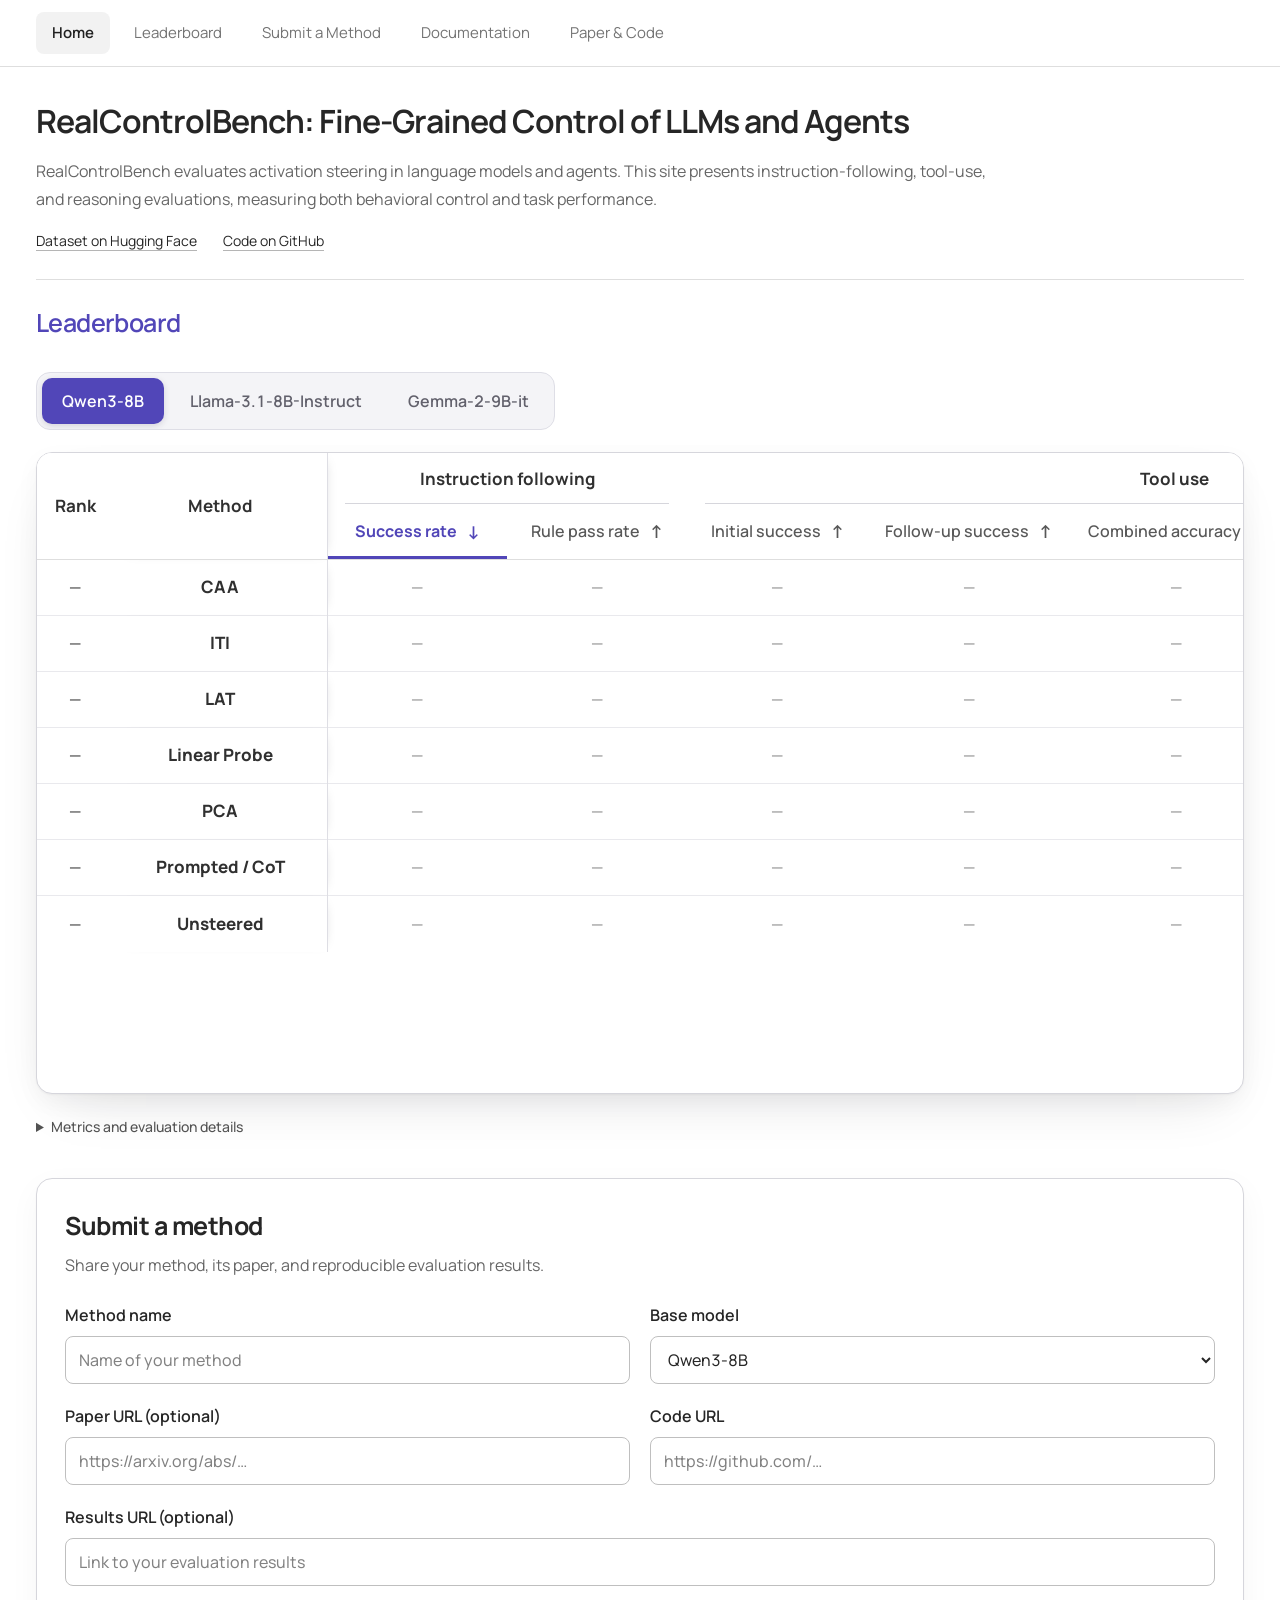
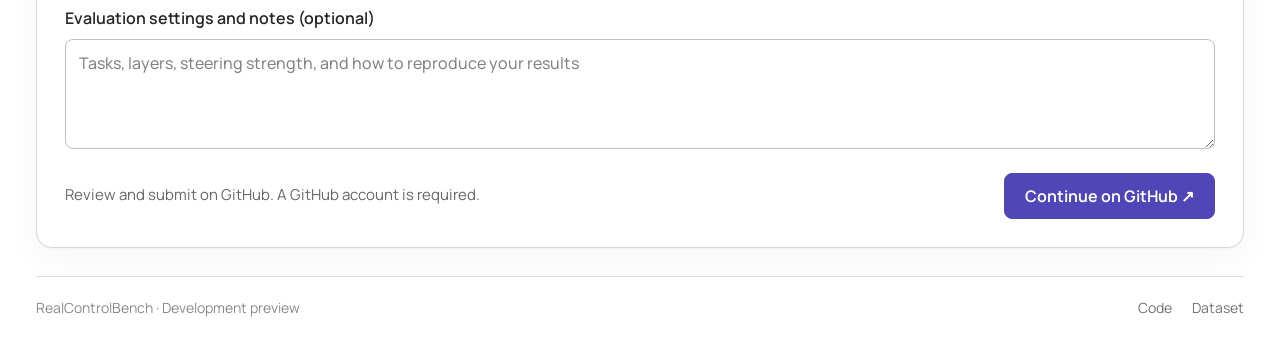
==== index.html @ 74ccdef9 "Update RealControlBench website" ====
<!doctype html>
<html lang="en">
<head>
  <meta charset="utf-8">
  <meta name="viewport" content="width=device-width, initial-scale=1">
  <meta name="description" content="Compare RealControlBench steering methods across all tasks in one table, with task-specific metrics and reproducible evaluation settings.">
  <meta name="theme-color" content="#ffffff">
  <title>RealControlBench</title>
  <link rel="icon" href="assets/mark.svg?v=79db890c1c" type="image/svg+xml">
  <link rel="preload" href="assets/fonts/ManropeVariable.ttf" as="font" type="font/ttf" crossorigin>
  <link rel="stylesheet" href="styles.css?v=766e3440c7">
  <script defer src="catalog.js?v=8c37b051fb"></script>
  <script defer src="app.js?v=36f3508918"></script>
</head>
<body data-page="leaderboard">
  <a class="skip-link" href="#main">Skip to content</a>
  <header class="site-header" id="site-header"></header>
  <main id="main" class="container leaderboard-main">
    <section class="project-intro" id="about" aria-labelledby="project-title">
      <h1 id="project-title">RealControlBench: Fine-Grained Control of LLMs and Agents</h1>
      <p>RealControlBench evaluates activation steering in language models and agents. This site presents instruction-following, tool-use, and reasoning evaluations, measuring both behavioral control and task performance.</p>
      <div class="project-links">
        <a href="https://huggingface.co/datasets/Mingyu111/controlbench" target="_blank" rel="noopener noreferrer">Dataset on Hugging Face</a>
        <a href="https://github.com/MingyuJ666/ControlBench" target="_blank" rel="noopener noreferrer">Code on GitHub</a>
      </div>
    </section>
    <div class="board-heading" id="leaderboard"><h2>Leaderboard</h2></div>
    <section class="board-filters" aria-label="Evaluation settings">
      <div class="model-switcher" id="model-filter" role="group" aria-label="Base model"></div>
    </section>
    <section class="board-panel" aria-label="Methods and results">
      <div class="table-scroll dashboard-viewport" tabindex="0" role="region" aria-label="All tasks comparison table"><table class="results-table" id="leaderboard-table"><caption class="sr-only">Methods across all tasks. Click a metric to sort; click again to reverse. Ranks use the selected metric, with ties sharing a rank. Missing results are unranked and listed last.</caption><thead id="results-head"></thead><tbody id="results-body"></tbody></table></div>
      <div class="empty-state" id="empty-state" hidden><h3>No methods available</h3><p>Methods will appear here when available for this base model.</p></div>
    </section>
    <p class="sr-only" id="sort-status" role="status" aria-live="polite"></p>
    <div class="board-notes"><details><summary>Metrics and evaluation details <span aria-hidden="true">+</span></summary><div id="metric-notes"></div><p>Compare methods within the same base model, task, and evaluation protocol. A missing result is not a zero.</p></details></div>
    <section class="submission-panel" id="submit" aria-labelledby="submission-heading">
      <div class="submission-heading"><h2 id="submission-heading">Submit a method</h2><p>Share your method, its paper, and reproducible evaluation results.</p></div>
      <form id="submission-form" action="https://github.com/MingyuJ666/ControlBench/issues/new" method="get" target="_blank" rel="noopener noreferrer">
        <input type="hidden" name="title" id="submission-title"><input type="hidden" name="body" id="submission-body">
        <div class="submission-fields">
          <label>Method name<input id="submission-name" type="text" maxlength="100" required placeholder="Name of your method" autocomplete="off"></label>
          <label>Base model<select id="submission-model"></select></label>
          <label>Paper URL (optional)<input id="submission-paper" type="url" pattern="https?://.*" maxlength="300" placeholder="https://arxiv.org/abs/…"></label>
          <label>Code URL<input id="submission-code" type="url" pattern="https?://.*" maxlength="300" required placeholder="https://github.com/…"></label>
          <label class="full-width">Results URL (optional)<input id="submission-results" type="url" pattern="https?://.*" maxlength="300" placeholder="Link to your evaluation results"></label>
          <label class="full-width">Evaluation settings and notes (optional)<textarea id="submission-notes" rows="3" maxlength="1200" placeholder="Tasks, layers, steering strength, and how to reproduce your results"></textarea></label>
        </div>
        <div class="submission-actions"><p>Review and submit on GitHub. A GitHub account is required.</p><button class="button primary" type="submit">Continue on GitHub ↗</button></div>
      </form>
    </section>
  </main>
  <footer id="site-footer" class="site-footer container"></footer>
  <div id="dialog-root"></div>
  <noscript><p class="container">Enable JavaScript to use the filters. No evaluation scores are published in this design preview. <a href="https://github.com/MingyuJ666/ControlBench">Read the benchmark documentation</a>.</p></noscript>
</body>
</html>
---- styles.css ----
@font-face{font-family:Manrope;src:url("assets/fonts/ManropeVariable.ttf") format("truetype");font-style:normal;font-weight:200 800;font-display:swap}
:root{font:16px Manrope,Arial,sans-serif;color:#262626;--ink:#262626;--muted:#737373;--line:#dedede;--accent:#5146b8;--nav-offset:100px;font-optical-sizing:auto;font-variant-numeric:tabular-nums}
*{box-sizing:border-box}
body{margin:0;background:#fff;color:var(--ink);line-height:1.5}
button,input,select{font:inherit;color:inherit}
button{border:0;background:none;cursor:pointer}
button:disabled{opacity:.45;cursor:not-allowed}
a{color:inherit;text-decoration:none}
a:hover{text-decoration:underline;text-underline-offset:4px}
h1,h2,h3,p{margin:0}
[hidden]{display:none!important}
:focus-visible{outline:2px solid #737373;outline-offset:3px}
.container{width:min(1280px,calc(100% - 72px));margin:auto}
.sr-only{position:absolute;width:1px;height:1px;overflow:hidden;clip:rect(0,0,0,0);white-space:nowrap}
.skip-link{position:fixed;top:-80px;left:16px;padding:10px;background:white;z-index:20}
.skip-link:focus{top:10px}
.site-header{position:sticky;top:0;border-bottom:1px solid var(--line);background:#fff;z-index:10}
.header-inner{padding:12px 0}
.site-nav{display:flex;flex-wrap:wrap;align-items:center;gap:8px;font-size:15px}
.site-nav a,.site-nav button{display:block;text-align:left;padding:10px 16px;color:#737373;line-height:22px;border-radius:8px}
.site-nav .active{color:#202020;background:#f2f2f2;font-weight:600}
.site-nav a:hover,.site-nav button:hover{color:#262626;background:#f5f5f5;text-decoration:none}
.leaderboard-main{padding-top:34px}
.project-intro{padding-bottom:28px;margin-bottom:27px;border-bottom:1px solid var(--line);scroll-margin-top:var(--nav-offset)}
.project-intro h1{max-width:1100px;font-size:32px;line-height:1.3;font-weight:650;letter-spacing:-1px;margin-bottom:14px}
.project-intro>p{max-width:960px;font-size:16px;line-height:1.75;color:#666}
.project-links{display:flex;gap:26px;margin-top:17px;font-size:14px}
.project-links a{text-decoration:underline;text-underline-offset:4px;text-decoration-color:#b5b5b5}
.board-heading{scroll-margin-top:var(--nav-offset);display:flex;align-items:center;justify-content:space-between;gap:24px;margin-bottom:11px}
.board-heading h2{font-size:25px;line-height:1.3;font-weight:600;letter-spacing:-.6px;color:var(--accent)}
.button{display:inline-flex;align-items:center;justify-content:center;padding:9px 15px;border:1px solid #d9d9d9;border-radius:8px;font-size:15px;line-height:20px;background:#fff;color:#404040;gap:8px;white-space:nowrap}
.button:hover{background:#f2f2f2;text-decoration:none}
.button.primary{background:var(--accent);color:#fff;border-color:var(--accent)}
.button.primary:hover{background:#40358f;border-color:#40358f}
.button span[aria-hidden]{display:none}
.board-filters{display:flex;align-items:center;min-width:0;padding:22px 0}
.model-switcher{position:relative;display:flex;gap:6px;max-width:100%;min-width:0;overflow-x:auto;padding:5px;border:1px solid #dedee6;border-radius:14px;background:#f4f4f7;scrollbar-width:thin;scrollbar-color:#bcb9ce transparent}
.model-switcher button{flex:0 0 auto;padding:11px 20px;border-radius:10px;font-size:16px;font-weight:600;line-height:24px;color:#62616c;white-space:nowrap;transition:background-color .16s,color .16s,box-shadow .16s}
.model-switcher button:hover{background:#e9e8f0;color:#36313f}
.model-switcher button[aria-pressed=true]{background:var(--accent);color:#fff;box-shadow:0 2px 6px #25204426}
.model-switcher button:focus-visible{outline:2px solid var(--accent);outline-offset:2px}
@media(prefers-reduced-motion:reduce){.model-switcher button{transition:none}}
.text-link{color:#404040;font-size:14px}
.board-panel{background:#fff;border:1px solid #d6d6dc;border-radius:16px;overflow:hidden;box-shadow:0 1px 2px #14121f0a,0 8px 24px #14121f0a,0 24px 56px -24px #14121f24}
.text-button{font-size:15px;color:#525252;padding:3px 0}
.text-button:hover{text-decoration:underline;text-underline-offset:4px}
.table-scroll{overflow-x:auto}
.dashboard-viewport{position:relative;width:100%;height:clamp(420px,72vh,640px);overflow:auto;scrollbar-gutter:stable;overscroll-behavior-x:contain;isolation:isolate;scrollbar-color:#c5c5c5 #fafafa;scrollbar-width:thin}
.dashboard-viewport:focus-visible{outline:2px solid #737373;outline-offset:-2px}
.results-table{width:100%;border-collapse:collapse;text-align:center;white-space:nowrap;font-size:15px}
.results-table th{padding:12px 18px;background:#fafafa;border-bottom:1px solid var(--line);font-size:14px;font-weight:500;color:#525252;text-align:center}
.results-table td{padding:14px 18px;border-bottom:1px solid #e9e9ed;text-align:center}
.results-table tbody tr:hover{background:#f7f7f7}
.results-table .method-column{text-align:center;min-width:200px}
.method-link{padding:0;font-size:17px;font-weight:750;color:#303030;line-height:24px;text-align:center}
.method-link:hover{text-decoration:underline;text-underline-offset:4px}
.metric-value{font:16px Manrope,Arial,sans-serif;font-variant-numeric:tabular-nums;color:#383838}
.missing-score{color:#858585}
.status-label{font-size:15px;color:#8a8a8a}
.results-table td:last-child a{font-size:15px}
#leaderboard-table{--rank-width:76px;--method-width:214px;width:max-content;min-width:100%;border-collapse:separate;border-spacing:0;border:0}
#leaderboard-table thead{position:sticky;top:0;z-index:4;background:#fff}
#leaderboard-table thead th{background:#fff;vertical-align:middle}
#leaderboard-table .task-group{padding:13px 18px 0;text-align:center;color:#303030;font-size:17px;font-weight:700;border-bottom:0}
#leaderboard-table .group-title{display:block;padding-bottom:11px;border-bottom:1px solid #d6d6dc}
#leaderboard-table .metric-heading{min-width:180px;height:54px;padding:0;font-size:16px;font-weight:550;color:#585858}
#leaderboard-table .utility-heading{font-size:14px;padding-bottom:12px;color:#737373}
#leaderboard-table .rank-column{position:sticky;left:0;width:var(--rank-width);min-width:var(--rank-width);max-width:var(--rank-width);padding:12px 0;text-align:center}
#leaderboard-table .method-column{position:sticky;left:var(--rank-width);width:var(--method-width);min-width:var(--method-width);max-width:var(--method-width);text-align:center;box-shadow:1px 0 0 #dedee4,6px 0 12px -10px #14121f40;white-space:nowrap}
#leaderboard-table thead .rank-column,#leaderboard-table thead .method-column{z-index:5;background:#fff}
#leaderboard-table thead .rank-column,#leaderboard-table thead .method-column{font-size:17px;font-weight:700;color:#303030;padding-top:12px;padding-bottom:12px}
#leaderboard-table tbody .rank-column,#leaderboard-table tbody .method-column{z-index:2;background:#fff}
#leaderboard-table tbody tr:hover>.rank-column,#leaderboard-table tbody tr:hover>.method-column{background:#f7f7f7}
#leaderboard-table tbody th,#leaderboard-table tbody td{height:56px;padding-top:15px;padding-bottom:15px;vertical-align:middle;border-bottom:1px solid #e9e9ed}
#leaderboard-table tbody .method-column{font-weight:400;font-size:16px}
#leaderboard-table .text-button{padding:0;line-height:24px}
#leaderboard-table tbody tr:last-child>*{border-bottom:0}
.empty-state{padding:32px;text-align:center}
.empty-state h3{font-size:17px;font-weight:500}
.empty-state p{margin:7px 0 14px;color:#737373;font-size:14px}
.board-notes{margin:22px 0 0}
.board-notes details{font-size:15px;color:#737373}
.board-notes summary{font-size:14px;font-weight:500;cursor:pointer;width:fit-content;color:#525252;margin-bottom:9px}
.board-notes summary>span{display:none}
.board-notes p{margin-top:7px;line-height:1.7}
.board-notes strong{font-weight:600}
.metric-note-group+.metric-note-group{margin-top:18px}
.metric-note-group h3{font-size:14px;color:#404040}
.notes-aside{display:none}
.site-footer{display:flex;align-items:center;justify-content:space-between;gap:25px;margin-top:28px;padding:20px 0 24px;border-top:1px solid var(--line);font-size:14px;color:#8a8a8a}
.footer-links{display:flex;gap:20px}
.footer-links a{color:#737373}
dialog{width:min(620px,calc(100% - 40px));max-height:85vh;overflow:auto;border:1px solid #dedede;border-radius:16px;padding:28px;background:#fff;color:#303030;box-shadow:0 16px 60px #0000001a}
dialog::backdrop{background:#00000040}
.dialog-header{display:flex;align-items:flex-start;justify-content:space-between;gap:20px}
.eyebrow{font-size:14px;color:#8a8a8a;letter-spacing:.04em}
.dialog-header h2{font-size:24px;font-weight:600;letter-spacing:-.5px;margin-top:7px}
.dialog-close{font-size:24px;color:#737373;padding:0 4px}
.dialog-content>p{font-size:14px;color:#737373;margin-top:15px}
.dialog-content>.button{margin-top:20px}
.dialog-meta{display:flex;gap:12px;flex-wrap:wrap;margin-top:15px;padding-bottom:12px;border-bottom:1px solid var(--line);font-size:14px;color:#737373}
.tag+.tag{border-left:1px solid #ddd;padding-left:12px}
.dialog-message{border-left:2px solid #d4d4d4;padding:2px 0 2px 12px;margin-top:20px;font-size:14px}
.dialog-message strong{font-weight:600}
.dialog-message p{font-size:15px;margin-top:5px;color:#737373}
.resource-list{margin-top:20px}
.resource-item{display:flex;justify-content:space-between;gap:20px;border-top:1px solid var(--line);padding:14px 0;font-size:14px}
.resource-item>span{font-size:14px;color:#8a8a8a}
body.dialog-open{overflow:hidden}
#leaderboard-table tbody .rank-column{font-size:16px;font-weight:650;color:#6b6b6b}
#leaderboard-table .metric-sort{display:flex;align-items:center;justify-content:center;gap:10px;width:100%;padding:14px 18px;font:inherit;white-space:nowrap}
#leaderboard-table .metric-sort:hover{background:#f2f2f2;color:var(--accent)}
#leaderboard-table .metric-sort:focus-visible{outline-offset:-4px}
#leaderboard-table .metric-heading[aria-sort]{color:var(--accent);box-shadow:inset 0 -3px var(--accent);font-weight:700}
#leaderboard-table .metric-sort span{font-size:18px;font-weight:700}
.submission-panel{margin-top:32px;border:1px solid #d6d6dc;border-radius:16px;padding:28px;background:#fff;box-shadow:0 1px 2px #14121f08,0 10px 32px #14121f0a;scroll-margin-top:var(--nav-offset)}
.submission-heading h2{font-size:25px;font-weight:700;letter-spacing:-.5px}
.submission-heading p{margin-top:8px;color:#666666;font-size:16px}
.submission-fields{display:grid;grid-template-columns:repeat(2,minmax(0,1fr));gap:20px;margin-top:26px}
.submission-fields label{display:flex;flex-direction:column;gap:9px;font-size:16px;font-weight:600}
.submission-fields input,.submission-fields select,.submission-fields textarea{width:100%;min-width:0;border:1.5px solid #bfbfbf;border-radius:8px;padding:11px 13px;font:inherit;font-weight:450;background:#fff}
.submission-fields input::placeholder,.submission-fields textarea::placeholder{color:#828282;opacity:1}
.submission-fields textarea{resize:vertical;min-height:110px}
.submission-fields :is(input,select,textarea):focus-visible{outline:2px solid var(--accent);outline-offset:2px}
.full-width{grid-column:1/-1}
.submission-actions{display:flex;align-items:center;justify-content:space-between;gap:24px;margin-top:24px}
.submission-actions p{font-size:15px;color:#666666}
.submission-actions .button{font-size:16px;font-weight:650;padding:12px 20px}
@media(max-width:1000px){
  .container{width:calc(100% - 40px)}
  .project-intro h1{font-size:29px}
}
@media(max-width:600px){
  .submission-panel{padding:20px;border-radius:13px}
  .submission-fields{grid-template-columns:1fr;gap:18px}
  .submission-actions{align-items:stretch;flex-direction:column;gap:16px}

  :root{--nav-offset:128px}
  .header-inner{padding:10px 0}
  .site-nav{gap:4px 8px;font-size:14px}
  .site-nav a,.site-nav button{padding:8px 10px}
  .container{width:calc(100% - 24px)}
  .leaderboard-main{padding-top:26px}
  .project-intro h1{font-size:27px;letter-spacing:-.7px}
  .project-intro>p{font-size:14px}
  .project-links{flex-wrap:wrap;gap:10px 20px;font-size:15px}
  .board-heading h2{font-size:23px}
  .board-heading .button{padding:8px 11px;font-size:14px}
  .board-panel{border-radius:13px}
  .dashboard-viewport{height:clamp(380px,72vh,560px)}
  #leaderboard-table{--rank-width:58px;--method-width:160px}
  #leaderboard-table .metric-heading{min-width:150px}
  #leaderboard-table .method-column{padding-left:10px;padding-right:10px}
  #leaderboard-table .method-link{font-size:16px}
  .site-footer{align-items:flex-start;font-size:14px}
}
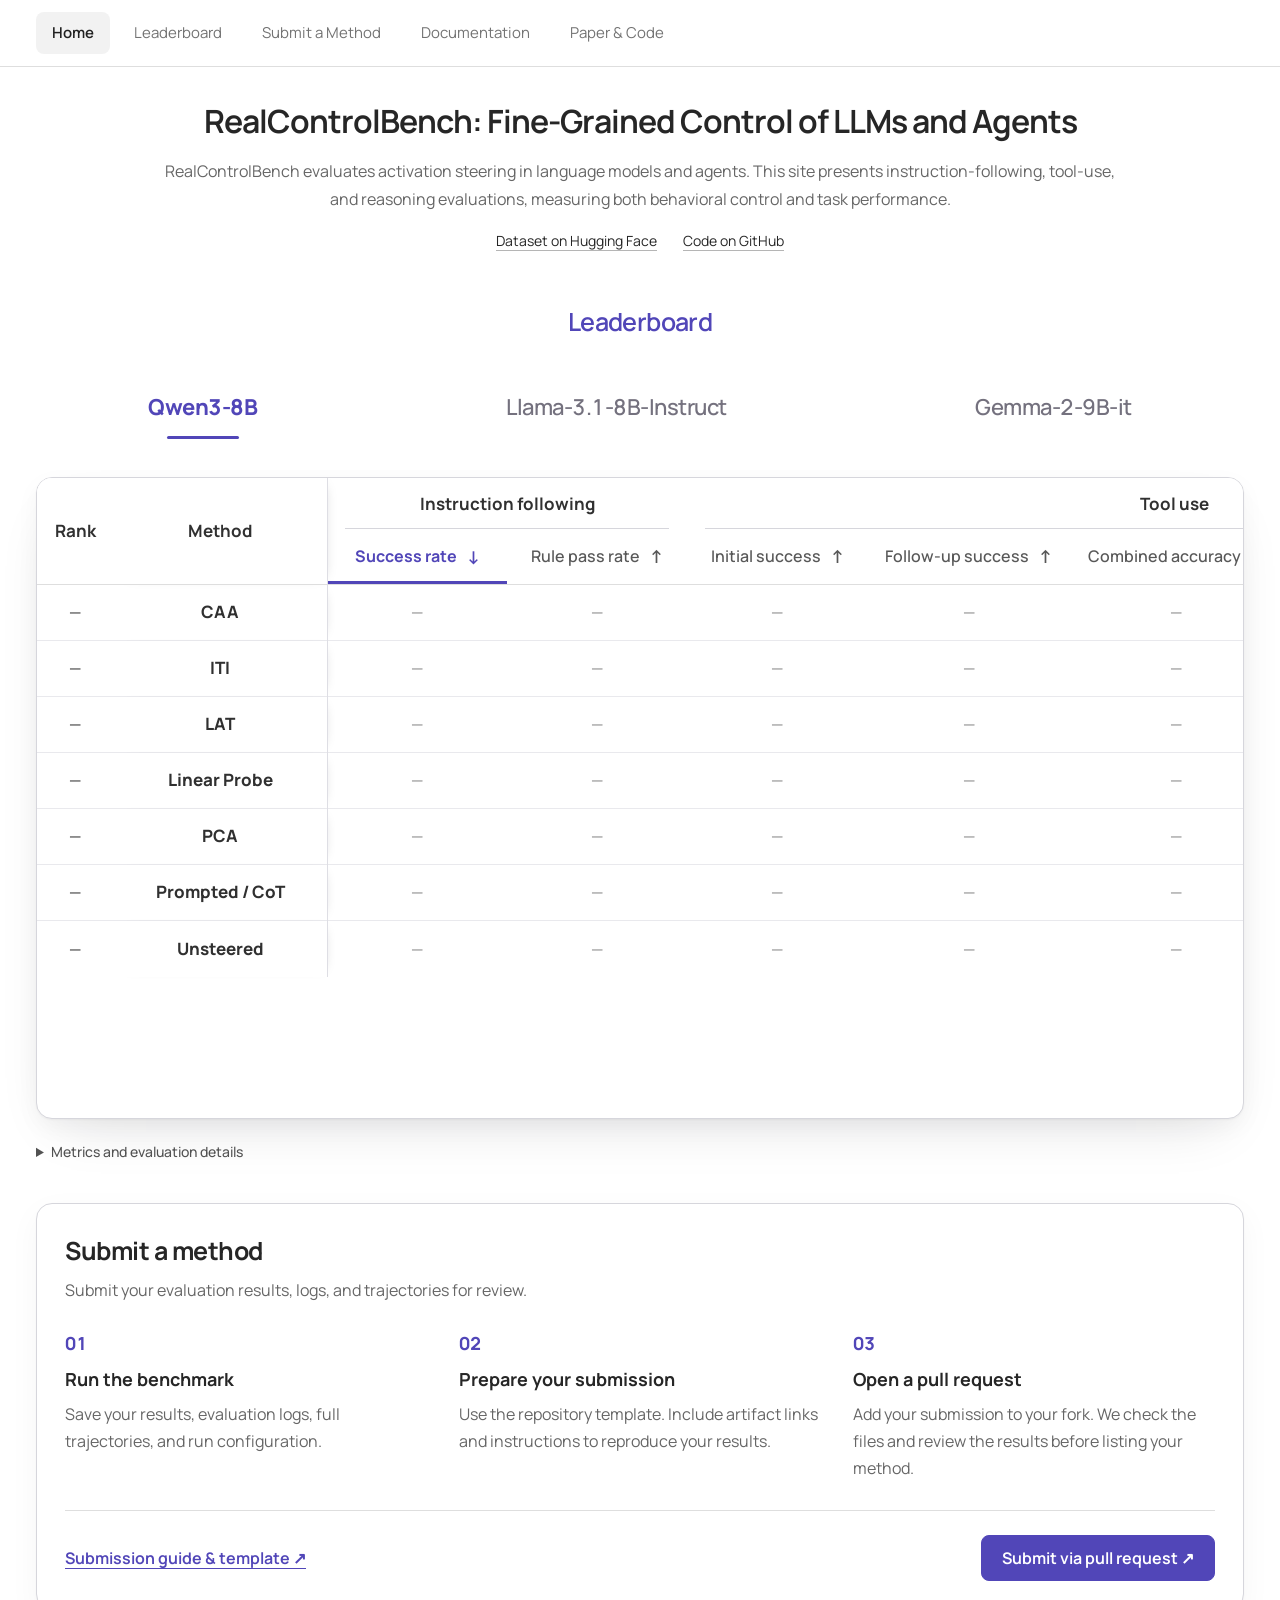
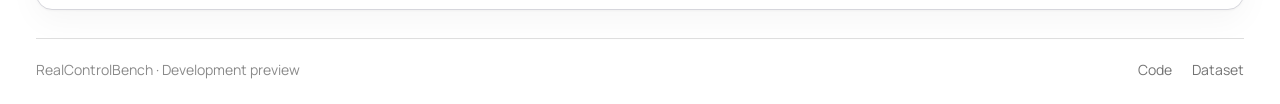
==== commit 40d087ae: "Update RealControlBench website" ====
--- a/index.html
+++ b/index.html
@@ -8,9 +8,9 @@
   <title>RealControlBench</title>
   <link rel="icon" href="assets/mark.svg?v=79db890c1c" type="image/svg+xml">
   <link rel="preload" href="assets/fonts/ManropeVariable.ttf" as="font" type="font/ttf" crossorigin>
-  <link rel="stylesheet" href="styles.css?v=766e3440c7">
+  <link rel="stylesheet" href="styles.css?v=bc9dbc907c">
   <script defer src="catalog.js?v=8c37b051fb"></script>
-  <script defer src="app.js?v=36f3508918"></script>
+  <script defer src="app.js?v=d30b0af0e5"></script>
 </head>
 <body data-page="leaderboard">
   <a class="skip-link" href="#main">Skip to content</a>
@@ -35,19 +35,16 @@
     <p class="sr-only" id="sort-status" role="status" aria-live="polite"></p>
     <div class="board-notes"><details><summary>Metrics and evaluation details <span aria-hidden="true">+</span></summary><div id="metric-notes"></div><p>Compare methods within the same base model, task, and evaluation protocol. A missing result is not a zero.</p></details></div>
     <section class="submission-panel" id="submit" aria-labelledby="submission-heading">
-      <div class="submission-heading"><h2 id="submission-heading">Submit a method</h2><p>Share your method, its paper, and reproducible evaluation results.</p></div>
-      <form id="submission-form" action="https://github.com/MingyuJ666/ControlBench/issues/new" method="get" target="_blank" rel="noopener noreferrer">
-        <input type="hidden" name="title" id="submission-title"><input type="hidden" name="body" id="submission-body">
-        <div class="submission-fields">
-          <label>Method name<input id="submission-name" type="text" maxlength="100" required placeholder="Name of your method" autocomplete="off"></label>
-          <label>Base model<select id="submission-model"></select></label>
-          <label>Paper URL (optional)<input id="submission-paper" type="url" pattern="https?://.*" maxlength="300" placeholder="https://arxiv.org/abs/…"></label>
-          <label>Code URL<input id="submission-code" type="url" pattern="https?://.*" maxlength="300" required placeholder="https://github.com/…"></label>
-          <label class="full-width">Results URL (optional)<input id="submission-results" type="url" pattern="https?://.*" maxlength="300" placeholder="Link to your evaluation results"></label>
-          <label class="full-width">Evaluation settings and notes (optional)<textarea id="submission-notes" rows="3" maxlength="1200" placeholder="Tasks, layers, steering strength, and how to reproduce your results"></textarea></label>
-        </div>
-        <div class="submission-actions"><p>Review and submit on GitHub. A GitHub account is required.</p><button class="button primary" type="submit">Continue on GitHub ↗</button></div>
-      </form>
+      <div class="submission-heading"><h2 id="submission-heading">Submit a method</h2><p>Submit your evaluation results, logs, and trajectories for review.</p></div>
+      <ol class="submission-steps">
+        <li><span class="submission-step-number" aria-hidden="true">01</span><h3>Run the benchmark</h3><p>Save your results, evaluation logs, full trajectories, and run configuration.</p></li>
+        <li><span class="submission-step-number" aria-hidden="true">02</span><h3>Prepare your submission</h3><p>Use the repository template. Include artifact links and instructions to reproduce your results.</p></li>
+        <li><span class="submission-step-number" aria-hidden="true">03</span><h3>Open a pull request</h3><p>Add your submission to your fork. We check the files and review the results before listing your method.</p></li>
+      </ol>
+      <div class="submission-actions">
+        <a class="submission-guide" href="https://github.com/MingyuJ666/ControlBench/blob/main/submissions/README.md" target="_blank" rel="noopener noreferrer">Submission guide &amp; template ↗</a>
+        <a class="button primary" href="https://github.com/MingyuJ666/ControlBench/compare?expand=1&amp;template=leaderboard_submission.md" target="_blank" rel="noopener noreferrer">Submit via pull request ↗</a>
+      </div>
     </section>
   </main>
   <footer id="site-footer" class="site-footer container"></footer>
--- a/styles.css
+++ b/styles.css
@@ -21,24 +21,26 @@
 .site-nav .active{color:#202020;background:#f2f2f2;font-weight:600}
 .site-nav a:hover,.site-nav button:hover{color:#262626;background:#f5f5f5;text-decoration:none}
 .leaderboard-main{padding-top:34px}
-.project-intro{padding-bottom:28px;margin-bottom:27px;border-bottom:1px solid var(--line);scroll-margin-top:var(--nav-offset)}
-.project-intro h1{max-width:1100px;font-size:32px;line-height:1.3;font-weight:650;letter-spacing:-1px;margin-bottom:14px}
-.project-intro>p{max-width:960px;font-size:16px;line-height:1.75;color:#666}
-.project-links{display:flex;gap:26px;margin-top:17px;font-size:14px}
+.project-intro{padding-bottom:28px;margin-bottom:27px;text-align:center;scroll-margin-top:var(--nav-offset)}
+.project-intro h1{max-width:1100px;font-size:32px;line-height:1.3;font-weight:650;letter-spacing:-1px;margin:0 auto 14px}
+.project-intro>p{max-width:960px;margin:0 auto;font-size:16px;line-height:1.75;color:#666}
+.project-links{display:flex;justify-content:center;gap:26px;margin-top:17px;font-size:14px}
 .project-links a{text-decoration:underline;text-underline-offset:4px;text-decoration-color:#b5b5b5}
-.board-heading{scroll-margin-top:var(--nav-offset);display:flex;align-items:center;justify-content:space-between;gap:24px;margin-bottom:11px}
+.board-heading{scroll-margin-top:var(--nav-offset);display:flex;align-items:center;justify-content:center;gap:24px;margin-bottom:11px}
 .board-heading h2{font-size:25px;line-height:1.3;font-weight:600;letter-spacing:-.6px;color:var(--accent)}
 .button{display:inline-flex;align-items:center;justify-content:center;padding:9px 15px;border:1px solid #d9d9d9;border-radius:8px;font-size:15px;line-height:20px;background:#fff;color:#404040;gap:8px;white-space:nowrap}
 .button:hover{background:#f2f2f2;text-decoration:none}
 .button.primary{background:var(--accent);color:#fff;border-color:var(--accent)}
 .button.primary:hover{background:#40358f;border-color:#40358f}
 .button span[aria-hidden]{display:none}
-.board-filters{display:flex;align-items:center;min-width:0;padding:22px 0}
-.model-switcher{position:relative;display:flex;gap:6px;max-width:100%;min-width:0;overflow-x:auto;padding:5px;border:1px solid #dedee6;border-radius:14px;background:#f4f4f7;scrollbar-width:thin;scrollbar-color:#bcb9ce transparent}
-.model-switcher button{flex:0 0 auto;padding:11px 20px;border-radius:10px;font-size:16px;font-weight:600;line-height:24px;color:#62616c;white-space:nowrap;transition:background-color .16s,color .16s,box-shadow .16s}
-.model-switcher button:hover{background:#e9e8f0;color:#36313f}
-.model-switcher button[aria-pressed=true]{background:var(--accent);color:#fff;box-shadow:0 2px 6px #25204426}
-.model-switcher button:focus-visible{outline:2px solid var(--accent);outline-offset:2px}
+.board-filters{display:flex;align-items:center;justify-content:center;min-width:0;padding:22px 0}
+.model-switcher{position:relative;display:flex;gap:24px;width:100%;min-width:0;overflow-x:auto;padding:4px 0 8px;scrollbar-width:thin;scrollbar-color:#bcb9ce transparent}
+.model-switcher button{position:relative;flex:1 0 auto;padding:16px 20px 24px;font-size:22px;font-weight:550;line-height:32px;letter-spacing:-.5px;color:#74717e;white-space:nowrap;text-align:center;transition:color .16s}
+.model-switcher button::after{content:"";position:absolute;bottom:8px;left:50%;width:72px;height:3px;border-radius:2px;background:transparent;transform:translateX(-50%)}
+.model-switcher button:hover{color:#393044}
+.model-switcher button[aria-pressed=true]{color:var(--accent);font-weight:750}
+.model-switcher button[aria-pressed=true]::after{background:var(--accent)}
+.model-switcher button:focus-visible{outline:2px solid var(--accent);outline-offset:-3px;border-radius:8px}
 @media(prefers-reduced-motion:reduce){.model-switcher button{transition:none}}
 .text-link{color:#404040;font-size:14px}
 .board-panel{background:#fff;border:1px solid #d6d6dc;border-radius:16px;overflow:hidden;box-shadow:0 1px 2px #14121f0a,0 8px 24px #14121f0a,0 24px 56px -24px #14121f24}
@@ -116,23 +118,20 @@
 .submission-panel{margin-top:32px;border:1px solid #d6d6dc;border-radius:16px;padding:28px;background:#fff;box-shadow:0 1px 2px #14121f08,0 10px 32px #14121f0a;scroll-margin-top:var(--nav-offset)}
 .submission-heading h2{font-size:25px;font-weight:700;letter-spacing:-.5px}
 .submission-heading p{margin-top:8px;color:#666666;font-size:16px}
-.submission-fields{display:grid;grid-template-columns:repeat(2,minmax(0,1fr));gap:20px;margin-top:26px}
-.submission-fields label{display:flex;flex-direction:column;gap:9px;font-size:16px;font-weight:600}
-.submission-fields input,.submission-fields select,.submission-fields textarea{width:100%;min-width:0;border:1.5px solid #bfbfbf;border-radius:8px;padding:11px 13px;font:inherit;font-weight:450;background:#fff}
-.submission-fields input::placeholder,.submission-fields textarea::placeholder{color:#828282;opacity:1}
-.submission-fields textarea{resize:vertical;min-height:110px}
-.submission-fields :is(input,select,textarea):focus-visible{outline:2px solid var(--accent);outline-offset:2px}
-.full-width{grid-column:1/-1}
-.submission-actions{display:flex;align-items:center;justify-content:space-between;gap:24px;margin-top:24px}
-.submission-actions p{font-size:15px;color:#666666}
-.submission-actions .button{font-size:16px;font-weight:650;padding:12px 20px}
+.submission-steps{display:grid;grid-template-columns:repeat(3,minmax(0,1fr));gap:32px;list-style:none;padding:0;margin:28px 0 0}
+.submission-step-number{display:block;margin-bottom:10px;color:var(--accent);font-size:18px;font-weight:750}
+.submission-steps h3{font-size:18px;line-height:1.4;font-weight:700}
+.submission-steps p{margin-top:9px;font-size:16px;line-height:1.7;color:#666}
+.submission-actions{display:flex;align-items:center;justify-content:space-between;gap:24px;margin-top:28px;padding-top:24px;border-top:1px solid var(--line)}
+.submission-guide{font-size:16px;font-weight:650;color:var(--accent);text-decoration:underline;text-underline-offset:4px}
+.submission-actions .button{font-size:16px;font-weight:650;padding:12px 20px;white-space:normal;text-align:center}
 @media(max-width:1000px){
   .container{width:calc(100% - 40px)}
   .project-intro h1{font-size:29px}
 }
 @media(max-width:600px){
   .submission-panel{padding:20px;border-radius:13px}
-  .submission-fields{grid-template-columns:1fr;gap:18px}
+  .submission-steps{grid-template-columns:1fr;gap:24px}
   .submission-actions{align-items:stretch;flex-direction:column;gap:16px}
 
   :root{--nav-offset:128px}
@@ -144,6 +143,8 @@
   .project-intro h1{font-size:27px;letter-spacing:-.7px}
   .project-intro>p{font-size:14px}
   .project-links{flex-wrap:wrap;gap:10px 20px;font-size:15px}
+  .model-switcher{gap:12px}
+  .model-switcher button{font-size:19px;padding:12px 20px 22px;line-height:28px}
   .board-heading h2{font-size:23px}
   .board-heading .button{padding:8px 11px;font-size:14px}
   .board-panel{border-radius:13px}
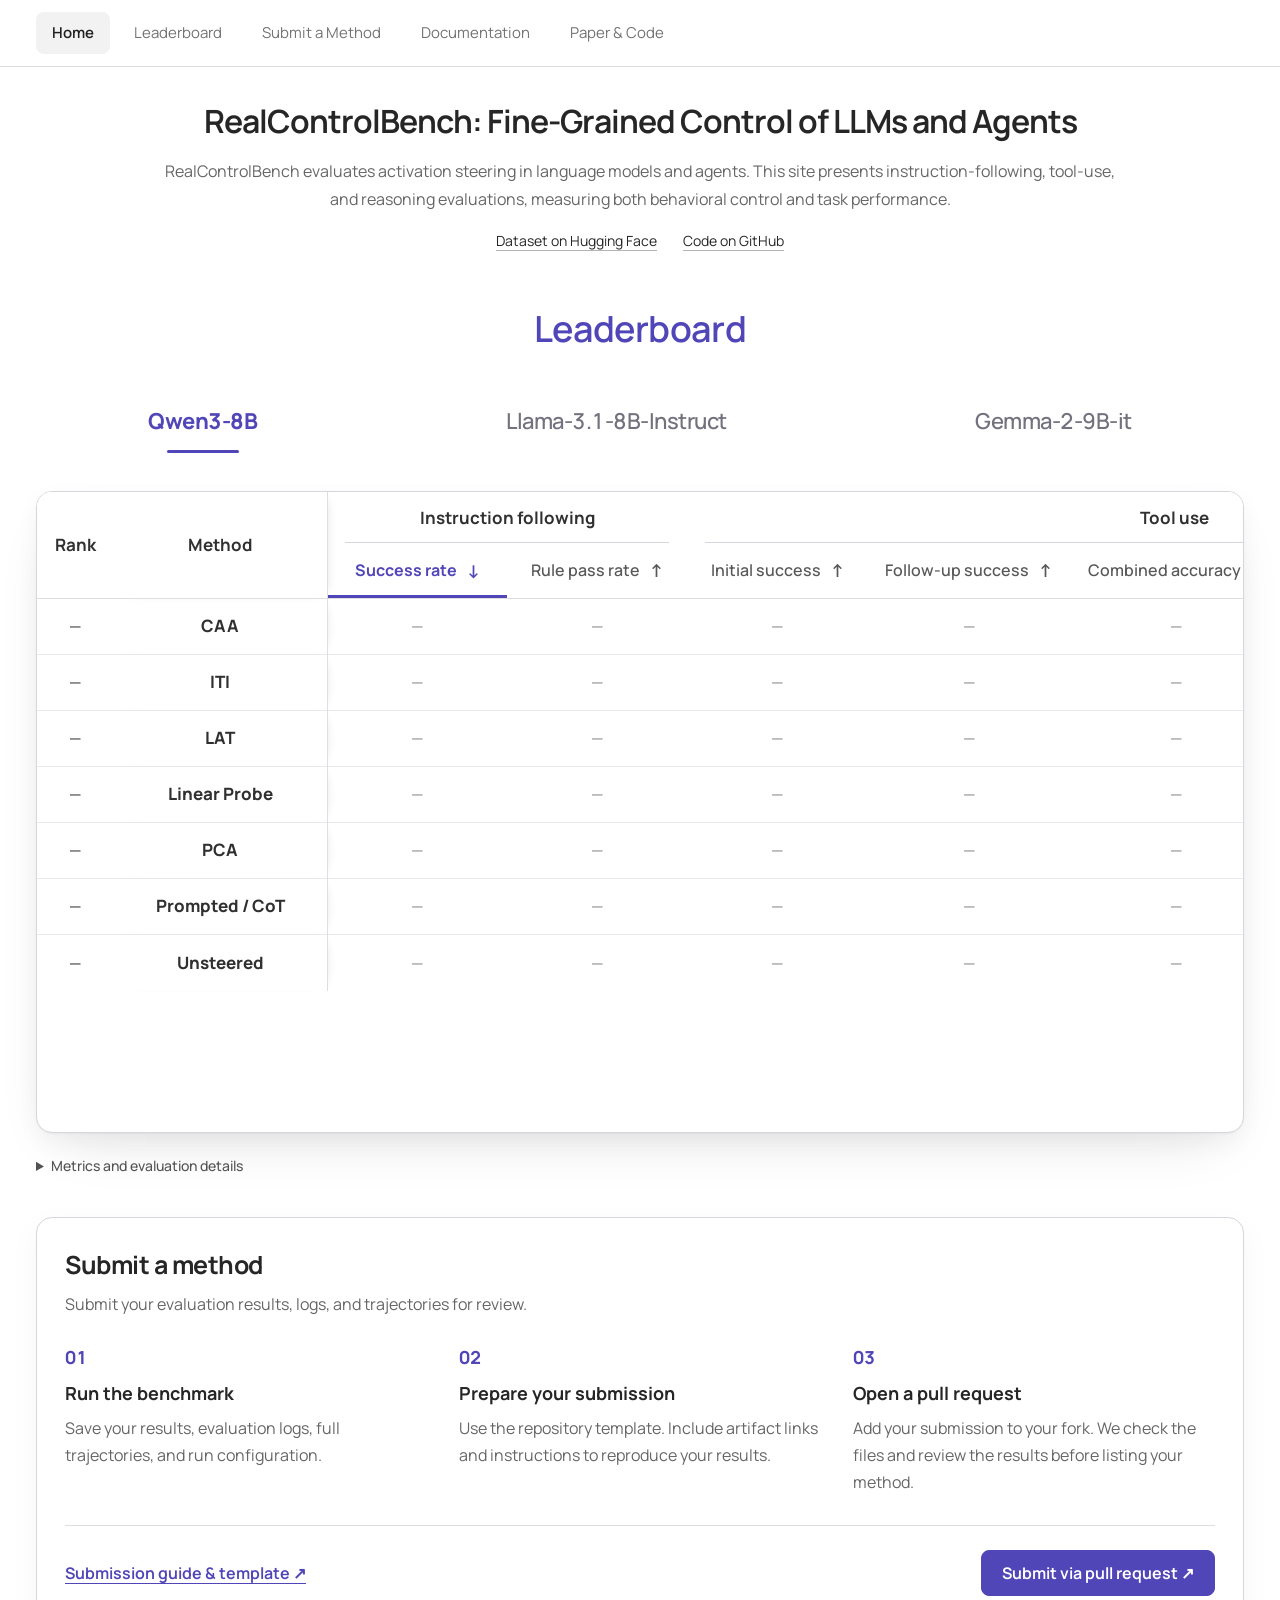
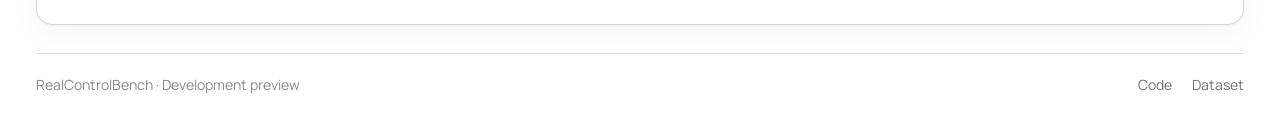
==== commit 159ae944: "Update RealControlBench website" ====
--- a/index.html
+++ b/index.html
@@ -8,7 +8,7 @@
   <title>RealControlBench</title>
   <link rel="icon" href="assets/mark.svg?v=79db890c1c" type="image/svg+xml">
   <link rel="preload" href="assets/fonts/ManropeVariable.ttf" as="font" type="font/ttf" crossorigin>
-  <link rel="stylesheet" href="styles.css?v=bc9dbc907c">
+  <link rel="stylesheet" href="styles.css?v=3607febeb5">
   <script defer src="catalog.js?v=8c37b051fb"></script>
   <script defer src="app.js?v=d30b0af0e5"></script>
 </head>
--- a/styles.css
+++ b/styles.css
@@ -27,7 +27,7 @@
 .project-links{display:flex;justify-content:center;gap:26px;margin-top:17px;font-size:14px}
 .project-links a{text-decoration:underline;text-underline-offset:4px;text-decoration-color:#b5b5b5}
 .board-heading{scroll-margin-top:var(--nav-offset);display:flex;align-items:center;justify-content:center;gap:24px;margin-bottom:11px}
-.board-heading h2{font-size:25px;line-height:1.3;font-weight:600;letter-spacing:-.6px;color:var(--accent)}
+.board-heading h2{font-size:36px;line-height:1.3;font-weight:600;letter-spacing:-.6px;color:var(--accent)}
 .button{display:inline-flex;align-items:center;justify-content:center;padding:9px 15px;border:1px solid #d9d9d9;border-radius:8px;font-size:15px;line-height:20px;background:#fff;color:#404040;gap:8px;white-space:nowrap}
 .button:hover{background:#f2f2f2;text-decoration:none}
 .button.primary{background:var(--accent);color:#fff;border-color:var(--accent)}
@@ -145,7 +145,7 @@
   .project-links{flex-wrap:wrap;gap:10px 20px;font-size:15px}
   .model-switcher{gap:12px}
   .model-switcher button{font-size:19px;padding:12px 20px 22px;line-height:28px}
-  .board-heading h2{font-size:23px}
+  .board-heading h2{font-size:32px}
   .board-heading .button{padding:8px 11px;font-size:14px}
   .board-panel{border-radius:13px}
   .dashboard-viewport{height:clamp(380px,72vh,560px)}
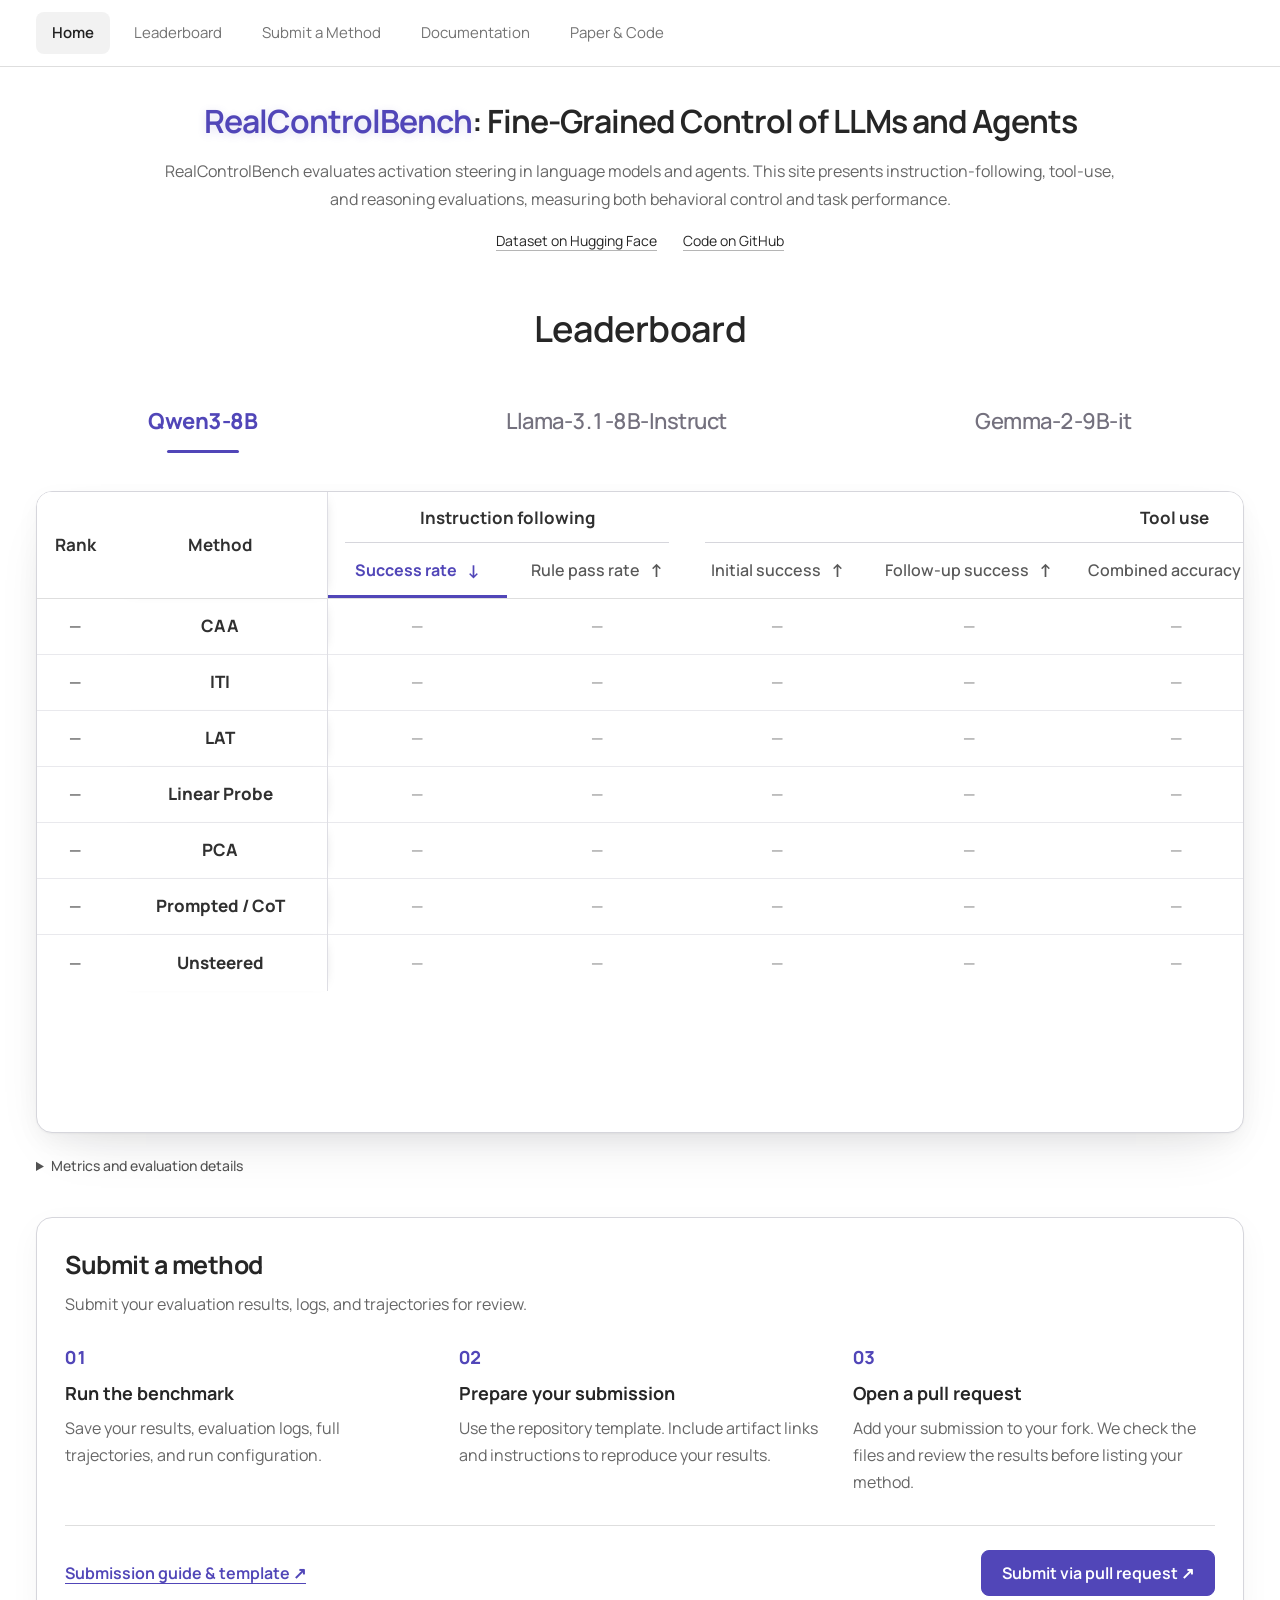
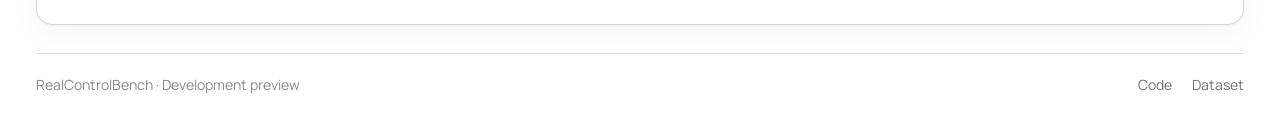
==== commit 43c79429: "Update RealControlBench website" ====
--- a/index.html
+++ b/index.html
@@ -8,7 +8,7 @@
   <title>RealControlBench</title>
   <link rel="icon" href="assets/mark.svg?v=79db890c1c" type="image/svg+xml">
   <link rel="preload" href="assets/fonts/ManropeVariable.ttf" as="font" type="font/ttf" crossorigin>
-  <link rel="stylesheet" href="styles.css?v=3607febeb5">
+  <link rel="stylesheet" href="styles.css?v=4a4c30f209">
   <script defer src="catalog.js?v=8c37b051fb"></script>
   <script defer src="app.js?v=d30b0af0e5"></script>
 </head>
@@ -17,7 +17,7 @@
   <header class="site-header" id="site-header"></header>
   <main id="main" class="container leaderboard-main">
     <section class="project-intro" id="about" aria-labelledby="project-title">
-      <h1 id="project-title">RealControlBench: Fine-Grained Control of LLMs and Agents</h1>
+      <h1 id="project-title"><span class="project-name">RealControlBench</span>: Fine-Grained Control of LLMs and Agents</h1>
       <p>RealControlBench evaluates activation steering in language models and agents. This site presents instruction-following, tool-use, and reasoning evaluations, measuring both behavioral control and task performance.</p>
       <div class="project-links">
         <a href="https://huggingface.co/datasets/Mingyu111/controlbench" target="_blank" rel="noopener noreferrer">Dataset on Hugging Face</a>
--- a/styles.css
+++ b/styles.css
@@ -23,11 +23,12 @@
 .leaderboard-main{padding-top:34px}
 .project-intro{padding-bottom:28px;margin-bottom:27px;text-align:center;scroll-margin-top:var(--nav-offset)}
 .project-intro h1{max-width:1100px;font-size:32px;line-height:1.3;font-weight:650;letter-spacing:-1px;margin:0 auto 14px}
+.project-name{color:var(--accent);text-shadow:0 2px 8px #5146b82e}
 .project-intro>p{max-width:960px;margin:0 auto;font-size:16px;line-height:1.75;color:#666}
 .project-links{display:flex;justify-content:center;gap:26px;margin-top:17px;font-size:14px}
 .project-links a{text-decoration:underline;text-underline-offset:4px;text-decoration-color:#b5b5b5}
 .board-heading{scroll-margin-top:var(--nav-offset);display:flex;align-items:center;justify-content:center;gap:24px;margin-bottom:11px}
-.board-heading h2{font-size:36px;line-height:1.3;font-weight:600;letter-spacing:-.6px;color:var(--accent)}
+.board-heading h2{font-size:36px;line-height:1.3;font-weight:600;letter-spacing:-.6px;color:var(--ink)}
 .button{display:inline-flex;align-items:center;justify-content:center;padding:9px 15px;border:1px solid #d9d9d9;border-radius:8px;font-size:15px;line-height:20px;background:#fff;color:#404040;gap:8px;white-space:nowrap}
 .button:hover{background:#f2f2f2;text-decoration:none}
 .button.primary{background:var(--accent);color:#fff;border-color:var(--accent)}
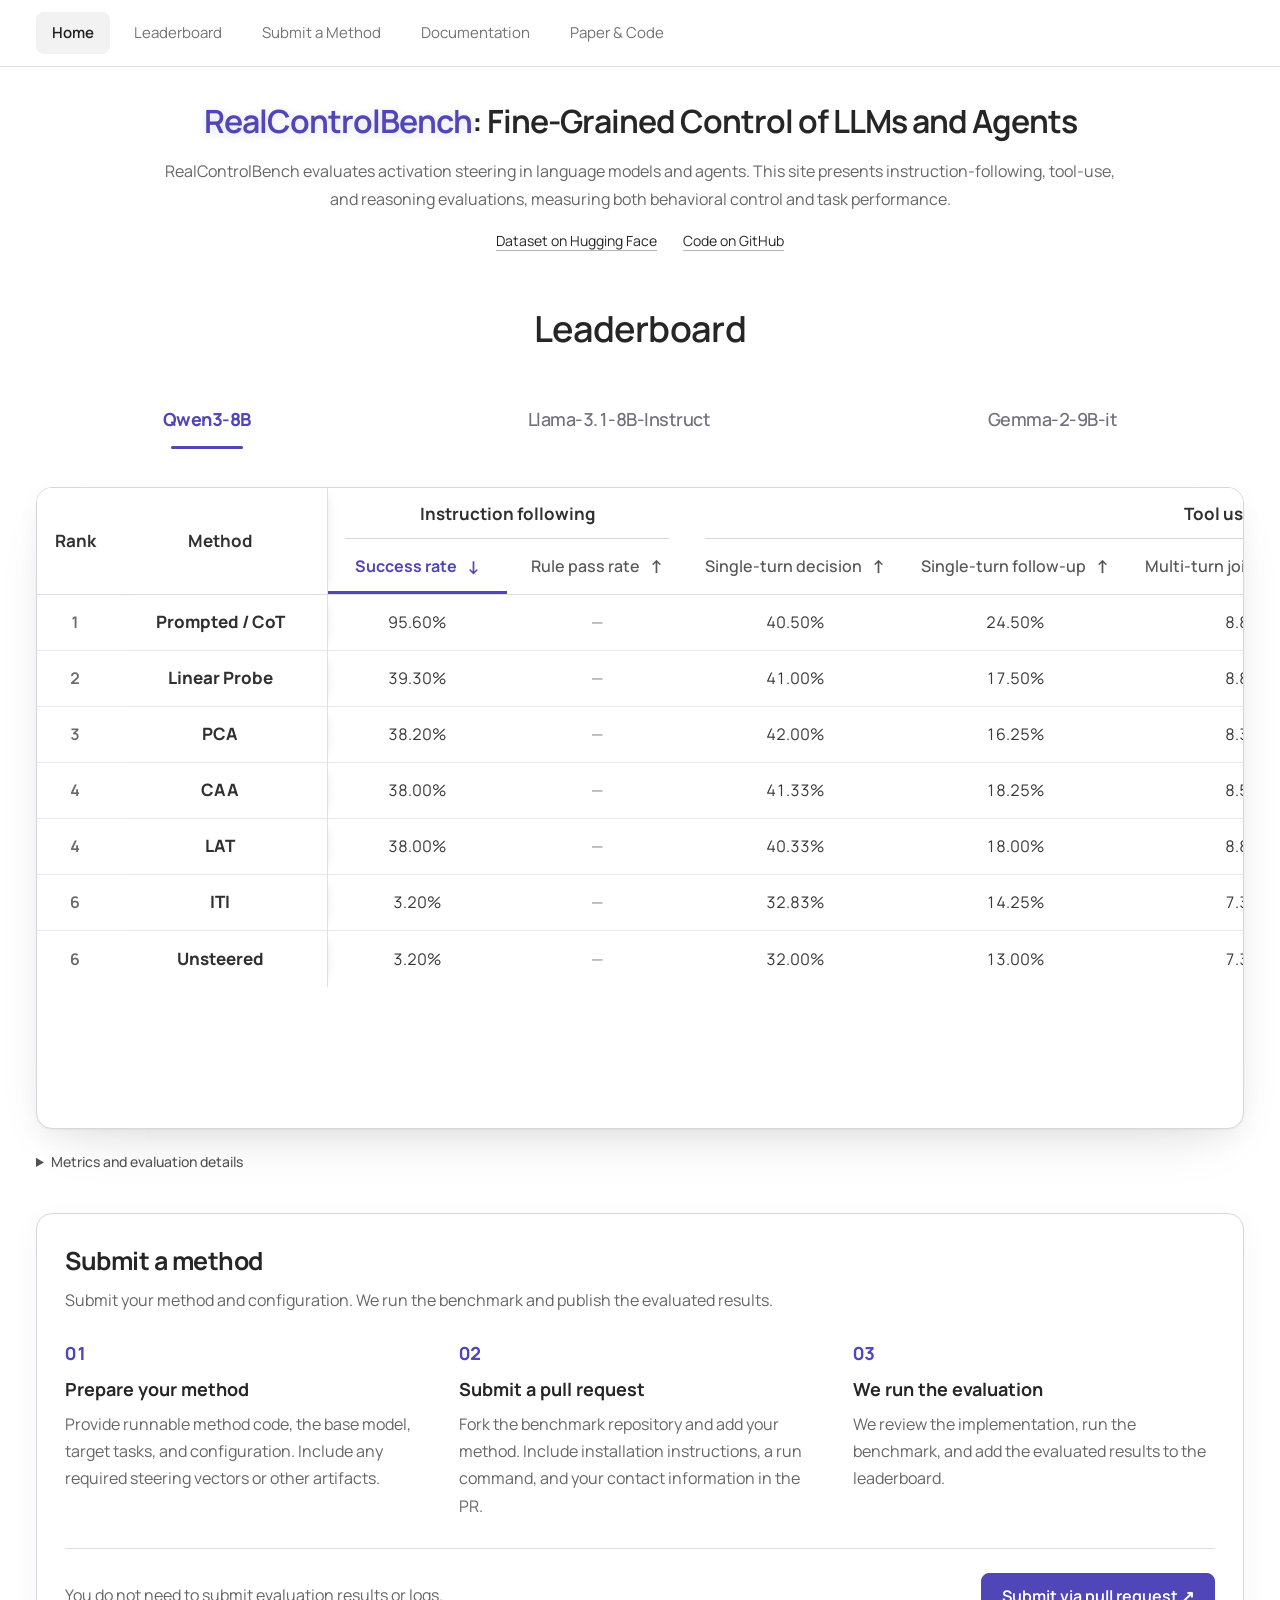
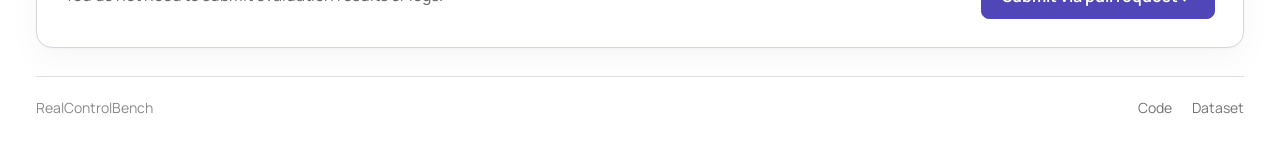
==== commit 1dee2e81: "Update RealControlBench website" ====
--- a/index.html
+++ b/index.html
@@ -8,9 +8,10 @@
   <title>RealControlBench</title>
   <link rel="icon" href="assets/mark.svg?v=79db890c1c" type="image/svg+xml">
   <link rel="preload" href="assets/fonts/ManropeVariable.ttf" as="font" type="font/ttf" crossorigin>
-  <link rel="stylesheet" href="styles.css?v=4a4c30f209">
-  <script defer src="catalog.js?v=8c37b051fb"></script>
-  <script defer src="app.js?v=d30b0af0e5"></script>
+  <link rel="stylesheet" href="styles.css?v=b00a56996a">
+  <script defer src="results.js?v=824cde9b16"></script>
+  <script defer src="catalog.js?v=31e74c99d6"></script>
+  <script defer src="app.js?v=a022da3d6b"></script>
 </head>
 <body data-page="leaderboard">
   <a class="skip-link" href="#main">Skip to content</a>
@@ -35,20 +36,20 @@
     <p class="sr-only" id="sort-status" role="status" aria-live="polite"></p>
     <div class="board-notes"><details><summary>Metrics and evaluation details <span aria-hidden="true">+</span></summary><div id="metric-notes"></div><p>Compare methods within the same base model, task, and evaluation protocol. A missing result is not a zero.</p></details></div>
     <section class="submission-panel" id="submit" aria-labelledby="submission-heading">
-      <div class="submission-heading"><h2 id="submission-heading">Submit a method</h2><p>Submit your evaluation results, logs, and trajectories for review.</p></div>
+      <div class="submission-heading"><h2 id="submission-heading">Submit a method</h2><p>Submit your method and configuration. We run the benchmark and publish the evaluated results.</p></div>
       <ol class="submission-steps">
-        <li><span class="submission-step-number" aria-hidden="true">01</span><h3>Run the benchmark</h3><p>Save your results, evaluation logs, full trajectories, and run configuration.</p></li>
-        <li><span class="submission-step-number" aria-hidden="true">02</span><h3>Prepare your submission</h3><p>Use the repository template. Include artifact links and instructions to reproduce your results.</p></li>
-        <li><span class="submission-step-number" aria-hidden="true">03</span><h3>Open a pull request</h3><p>Add your submission to your fork. We check the files and review the results before listing your method.</p></li>
+        <li><span class="submission-step-number" aria-hidden="true">01</span><h3>Prepare your method</h3><p>Provide runnable method code, the base model, target tasks, and configuration. Include any required steering vectors or other artifacts.</p></li>
+        <li><span class="submission-step-number" aria-hidden="true">02</span><h3>Submit a pull request</h3><p>Fork the benchmark repository and add your method. Include installation instructions, a run command, and your contact information in the PR.</p></li>
+        <li><span class="submission-step-number" aria-hidden="true">03</span><h3>We run the evaluation</h3><p>We review the implementation, run the benchmark, and add the evaluated results to the leaderboard.</p></li>
       </ol>
       <div class="submission-actions">
-        <a class="submission-guide" href="https://github.com/MingyuJ666/ControlBench/blob/main/submissions/README.md" target="_blank" rel="noopener noreferrer">Submission guide &amp; template ↗</a>
-        <a class="button primary" href="https://github.com/MingyuJ666/ControlBench/compare?expand=1&amp;template=leaderboard_submission.md" target="_blank" rel="noopener noreferrer">Submit via pull request ↗</a>
+        <p class="submission-note">You do not need to submit evaluation results or logs.</p>
+        <a class="button primary" href="https://github.com/MingyuJ666/ControlBench/compare?expand=1" target="_blank" rel="noopener noreferrer">Submit via pull request ↗</a>
       </div>
     </section>
   </main>
   <footer id="site-footer" class="site-footer container"></footer>
   <div id="dialog-root"></div>
-  <noscript><p class="container">Enable JavaScript to use the filters. No evaluation scores are published in this design preview. <a href="https://github.com/MingyuJ666/ControlBench">Read the benchmark documentation</a>.</p></noscript>
+  <noscript><p class="container">Enable JavaScript to view the leaderboard and sort results. <a href="https://github.com/MingyuJ666/ControlBench">Read the benchmark documentation</a>.</p></noscript>
 </body>
 </html>
--- a/styles.css
+++ b/styles.css
@@ -36,7 +36,7 @@
 .button span[aria-hidden]{display:none}
 .board-filters{display:flex;align-items:center;justify-content:center;min-width:0;padding:22px 0}
 .model-switcher{position:relative;display:flex;gap:24px;width:100%;min-width:0;overflow-x:auto;padding:4px 0 8px;scrollbar-width:thin;scrollbar-color:#bcb9ce transparent}
-.model-switcher button{position:relative;flex:1 0 auto;padding:16px 20px 24px;font-size:22px;font-weight:550;line-height:32px;letter-spacing:-.5px;color:#74717e;white-space:nowrap;text-align:center;transition:color .16s}
+.model-switcher button{position:relative;flex:1 0 auto;padding:16px 20px 24px;font-size:18px;font-weight:550;line-height:28px;letter-spacing:-.5px;color:#74717e;white-space:nowrap;text-align:center;transition:color .16s}
 .model-switcher button::after{content:"";position:absolute;bottom:8px;left:50%;width:72px;height:3px;border-radius:2px;background:transparent;transform:translateX(-50%)}
 .model-switcher button:hover{color:#393044}
 .model-switcher button[aria-pressed=true]{color:var(--accent);font-weight:750}
@@ -55,8 +55,7 @@
 .results-table td{padding:14px 18px;border-bottom:1px solid #e9e9ed;text-align:center}
 .results-table tbody tr:hover{background:#f7f7f7}
 .results-table .method-column{text-align:center;min-width:200px}
-.method-link{padding:0;font-size:17px;font-weight:750;color:#303030;line-height:24px;text-align:center}
-.method-link:hover{text-decoration:underline;text-underline-offset:4px}
+.method-name{font-size:17px;font-weight:750;color:#303030;line-height:24px;text-align:center}
 .metric-value{font:16px Manrope,Arial,sans-serif;font-variant-numeric:tabular-nums;color:#383838}
 .missing-score{color:#858585}
 .status-label{font-size:15px;color:#8a8a8a}
@@ -124,7 +123,7 @@
 .submission-steps h3{font-size:18px;line-height:1.4;font-weight:700}
 .submission-steps p{margin-top:9px;font-size:16px;line-height:1.7;color:#666}
 .submission-actions{display:flex;align-items:center;justify-content:space-between;gap:24px;margin-top:28px;padding-top:24px;border-top:1px solid var(--line)}
-.submission-guide{font-size:16px;font-weight:650;color:var(--accent);text-decoration:underline;text-underline-offset:4px}
+.submission-note{font-size:16px;color:#666;line-height:1.7}
 .submission-actions .button{font-size:16px;font-weight:650;padding:12px 20px;white-space:normal;text-align:center}
 @media(max-width:1000px){
   .container{width:calc(100% - 40px)}
@@ -145,7 +144,7 @@
   .project-intro>p{font-size:14px}
   .project-links{flex-wrap:wrap;gap:10px 20px;font-size:15px}
   .model-switcher{gap:12px}
-  .model-switcher button{font-size:19px;padding:12px 20px 22px;line-height:28px}
+  .model-switcher button{font-size:16px;padding:12px 20px 22px;line-height:24px}
   .board-heading h2{font-size:32px}
   .board-heading .button{padding:8px 11px;font-size:14px}
   .board-panel{border-radius:13px}
@@ -153,6 +152,6 @@
   #leaderboard-table{--rank-width:58px;--method-width:160px}
   #leaderboard-table .metric-heading{min-width:150px}
   #leaderboard-table .method-column{padding-left:10px;padding-right:10px}
-  #leaderboard-table .method-link{font-size:16px}
+  #leaderboard-table .method-name{font-size:16px}
   .site-footer{align-items:flex-start;font-size:14px}
 }
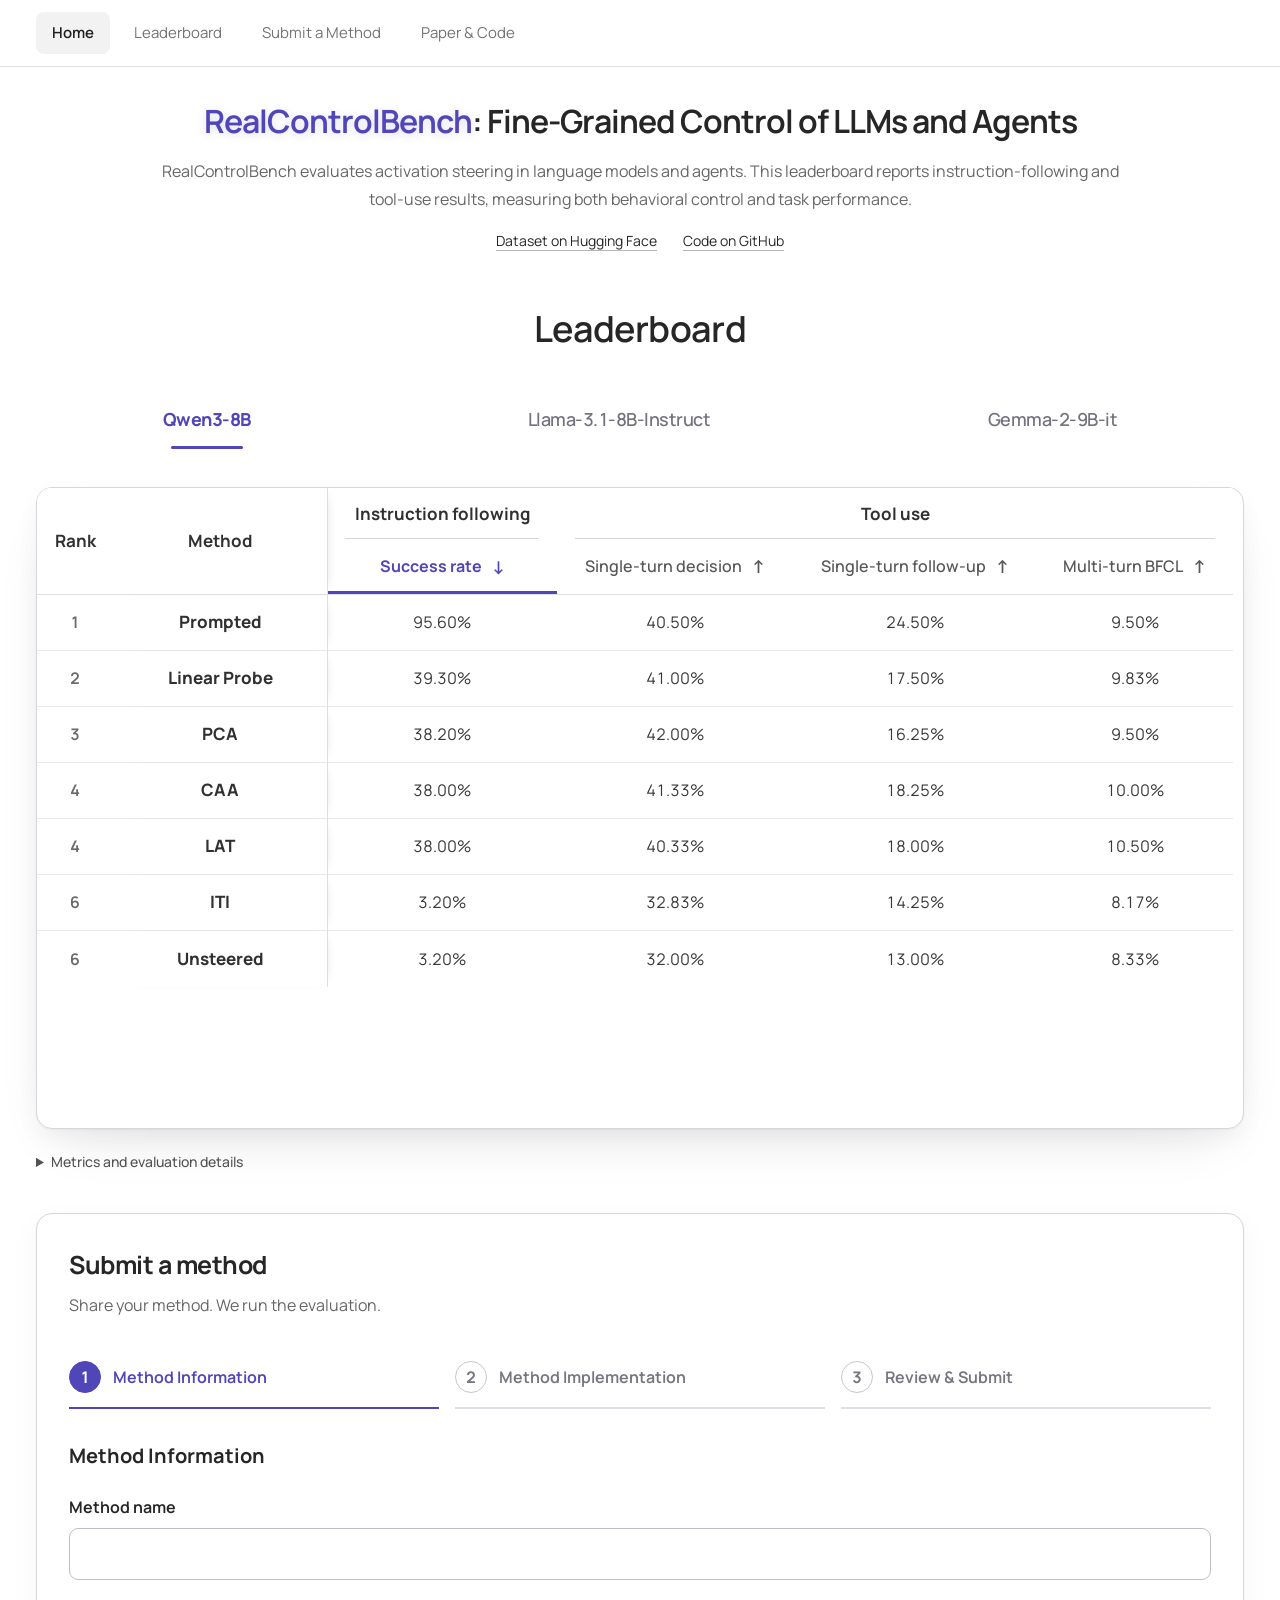
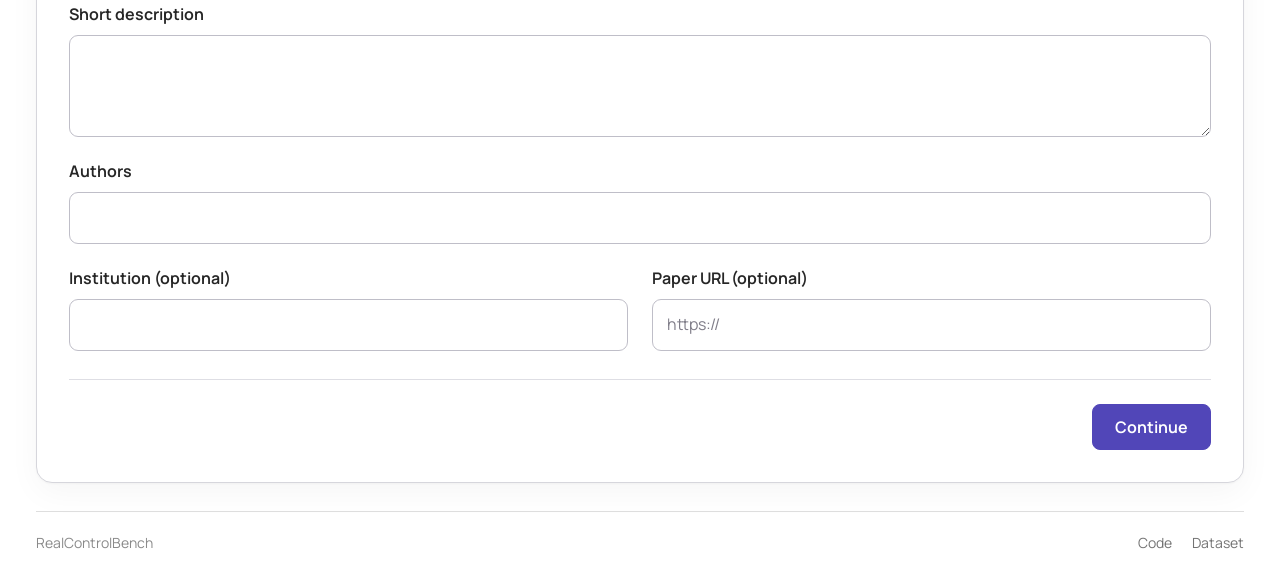
==== commit bc369ce0: "Update RealControlBench website" ====
--- a/index.html
+++ b/index.html
@@ -8,10 +8,11 @@
   <title>RealControlBench</title>
   <link rel="icon" href="assets/mark.svg?v=79db890c1c" type="image/svg+xml">
   <link rel="preload" href="assets/fonts/ManropeVariable.ttf" as="font" type="font/ttf" crossorigin>
-  <link rel="stylesheet" href="styles.css?v=b00a56996a">
+  <link rel="stylesheet" href="styles.css?v=afa5a57dd2">
   <script defer src="results.js?v=824cde9b16"></script>
-  <script defer src="catalog.js?v=31e74c99d6"></script>
-  <script defer src="app.js?v=a022da3d6b"></script>
+  <script defer src="catalog.js?v=ac0cce5c7b"></script>
+  <script defer src="app.js?v=41aad651eb"></script>
+  <script defer src="submission.js?v=9eccaa03ee"></script>
 </head>
 <body data-page="leaderboard">
   <a class="skip-link" href="#main">Skip to content</a>
@@ -19,7 +20,7 @@
   <main id="main" class="container leaderboard-main">
     <section class="project-intro" id="about" aria-labelledby="project-title">
       <h1 id="project-title"><span class="project-name">RealControlBench</span>: Fine-Grained Control of LLMs and Agents</h1>
-      <p>RealControlBench evaluates activation steering in language models and agents. This site presents instruction-following, tool-use, and reasoning evaluations, measuring both behavioral control and task performance.</p>
+      <p>RealControlBench evaluates activation steering in language models and agents. This leaderboard reports instruction-following and tool-use results, measuring both behavioral control and task performance.</p>
       <div class="project-links">
         <a href="https://huggingface.co/datasets/Mingyu111/controlbench" target="_blank" rel="noopener noreferrer">Dataset on Hugging Face</a>
         <a href="https://github.com/MingyuJ666/ControlBench" target="_blank" rel="noopener noreferrer">Code on GitHub</a>
@@ -36,16 +37,49 @@
     <p class="sr-only" id="sort-status" role="status" aria-live="polite"></p>
     <div class="board-notes"><details><summary>Metrics and evaluation details <span aria-hidden="true">+</span></summary><div id="metric-notes"></div><p>Compare methods within the same base model, task, and evaluation protocol. A missing result is not a zero.</p></details></div>
     <section class="submission-panel" id="submit" aria-labelledby="submission-heading">
-      <div class="submission-heading"><h2 id="submission-heading">Submit a method</h2><p>Submit your method and configuration. We run the benchmark and publish the evaluated results.</p></div>
-      <ol class="submission-steps">
-        <li><span class="submission-step-number" aria-hidden="true">01</span><h3>Prepare your method</h3><p>Provide runnable method code, the base model, target tasks, and configuration. Include any required steering vectors or other artifacts.</p></li>
-        <li><span class="submission-step-number" aria-hidden="true">02</span><h3>Submit a pull request</h3><p>Fork the benchmark repository and add your method. Include installation instructions, a run command, and your contact information in the PR.</p></li>
-        <li><span class="submission-step-number" aria-hidden="true">03</span><h3>We run the evaluation</h3><p>We review the implementation, run the benchmark, and add the evaluated results to the leaderboard.</p></li>
+      <div class="submission-heading"><h2 id="submission-heading">Submit a method</h2><p>Share your method. We run the evaluation.</p></div>
+      <ol class="submission-progress" aria-label="Submission steps">
+        <li><button type="button" data-submission-step="0" aria-current="step"><span class="step-number" aria-hidden="true">1</span><span>Method Information</span></button></li>
+        <li><button type="button" data-submission-step="1" disabled><span class="step-number" aria-hidden="true">2</span><span>Method Implementation</span></button></li>
+        <li><button type="button" data-submission-step="2" disabled><span class="step-number" aria-hidden="true">3</span><span>Review &amp; Submit</span></button></li>
       </ol>
-      <div class="submission-actions">
-        <p class="submission-note">You do not need to submit evaluation results or logs.</p>
-        <a class="button primary" href="https://github.com/MingyuJ666/ControlBench/compare?expand=1" target="_blank" rel="noopener noreferrer">Submit via pull request ↗</a>
-      </div>
+      <form id="submission-form" novalidate>
+        <fieldset class="submission-stage" data-stage="0" aria-labelledby="information-heading">
+          <legend class="sr-only">Method Information</legend>
+          <h3 id="information-heading" tabindex="-1">Method Information</h3>
+          <div class="submission-fields">
+            <label class="field field-wide" for="method-name">Method name<input id="method-name" name="method_name" required maxlength="120" autocomplete="off"></label>
+            <label class="field field-wide" for="method-description">Short description<textarea id="method-description" name="description" required maxlength="2000" rows="3"></textarea></label>
+            <label class="field field-wide" for="method-authors">Authors<input id="method-authors" name="authors" required maxlength="800" autocomplete="off"></label>
+            <label class="field" for="method-institution">Institution (optional)<input id="method-institution" name="institution" maxlength="300" autocomplete="organization"></label>
+            <label class="field" for="method-paper">Paper URL (optional)<input id="method-paper" name="paper_url" type="url" maxlength="2048" placeholder="https://" data-http-url></label>
+          </div>
+        </fieldset>
+        <fieldset class="submission-stage" data-stage="1" aria-labelledby="implementation-heading" hidden disabled>
+          <legend class="sr-only">Method Implementation</legend>
+          <h3 id="implementation-heading" tabindex="-1">Method Implementation</h3>
+          <div class="submission-fields">
+            <label class="field field-wide" for="implementation-type">Code source<select id="implementation-type" name="implementation_type"><option value="repository">GitHub repository</option><option value="archive">Code archive link</option></select></label>
+            <label class="field field-wide" for="implementation-url"><span id="implementation-url-label">GitHub repository URL</span><input id="implementation-url" name="implementation_url" type="url" required maxlength="2048" placeholder="https://github.com/owner/repository" data-http-url></label>
+            <label class="field field-wide" for="implementation-version">Fixed code version<input id="implementation-version" name="version" required maxlength="160" placeholder="Commit SHA, release tag, or archive checksum" autocomplete="off"></label>
+            <label class="field field-wide" for="implementation-config">Dependencies and configuration<textarea id="implementation-config" name="configuration" required maxlength="12000" rows="5" placeholder="Environment, dependencies, model and task settings, and run command"></textarea></label>
+            <label class="field field-wide" for="implementation-artifacts">Additional artifacts (optional)<textarea id="implementation-artifacts" name="artifacts" maxlength="8000" rows="3" placeholder="Links to steering vectors, checkpoints, or other required files"></textarea></label>
+          </div>
+        </fieldset>
+        <fieldset class="submission-stage" data-stage="2" aria-labelledby="review-heading" hidden disabled>
+          <legend class="sr-only">Review &amp; Submit</legend>
+          <h3 id="review-heading" tabindex="-1">Review &amp; Submit</h3>
+          <div id="submission-review" class="submission-review"></div>
+          <p class="submission-handoff" id="submission-handoff">Finish your public pull request on GitHub. Your information is kept on this page until you continue.</p>
+          <details class="submission-file"><summary>Submission file</summary><div class="submission-file-actions"><button type="button" class="button" id="copy-submission">Copy JSON</button><a class="button" id="download-submission">Download JSON</a></div><pre id="submission-json" tabindex="0"></pre><p id="submission-copy-status" role="status" aria-live="polite"></p></details>
+        </fieldset>
+        <div class="submission-controls">
+          <button type="button" class="button" id="submission-back" hidden>Back</button>
+          <button type="submit" class="button primary" id="submission-next">Continue</button>
+          <a class="button primary" id="submission-github" target="_blank" rel="noopener noreferrer" hidden>Submit on GitHub ↗</a>
+        </div>
+        <p id="submission-status" class="sr-only" role="status" aria-live="polite"></p>
+      </form>
     </section>
   </main>
   <footer id="site-footer" class="site-footer container"></footer>
--- a/styles.css
+++ b/styles.css
@@ -2,7 +2,7 @@
 :root{font:16px Manrope,Arial,sans-serif;color:#262626;--ink:#262626;--muted:#737373;--line:#dedede;--accent:#5146b8;--nav-offset:100px;font-optical-sizing:auto;font-variant-numeric:tabular-nums}
 *{box-sizing:border-box}
 body{margin:0;background:#fff;color:var(--ink);line-height:1.5}
-button,input,select{font:inherit;color:inherit}
+button,input,select,textarea{font:inherit;color:inherit}
 button{border:0;background:none;cursor:pointer}
 button:disabled{opacity:.45;cursor:not-allowed}
 a{color:inherit;text-decoration:none}
@@ -115,24 +115,55 @@
 #leaderboard-table .metric-sort:focus-visible{outline-offset:-4px}
 #leaderboard-table .metric-heading[aria-sort]{color:var(--accent);box-shadow:inset 0 -3px var(--accent);font-weight:700}
 #leaderboard-table .metric-sort span{font-size:18px;font-weight:700}
-.submission-panel{margin-top:32px;border:1px solid #d6d6dc;border-radius:16px;padding:28px;background:#fff;box-shadow:0 1px 2px #14121f08,0 10px 32px #14121f0a;scroll-margin-top:var(--nav-offset)}
+.submission-panel{margin-top:32px;border:1px solid #d6d6dc;border-radius:16px;padding:32px;background:#fff;box-shadow:0 1px 2px #14121f08,0 10px 32px #14121f0a;scroll-margin-top:var(--nav-offset)}
+.submission-heading{min-width:0}
 .submission-heading h2{font-size:25px;font-weight:700;letter-spacing:-.5px}
-.submission-heading p{margin-top:8px;color:#666666;font-size:16px}
-.submission-steps{display:grid;grid-template-columns:repeat(3,minmax(0,1fr));gap:32px;list-style:none;padding:0;margin:28px 0 0}
-.submission-step-number{display:block;margin-bottom:10px;color:var(--accent);font-size:18px;font-weight:750}
-.submission-steps h3{font-size:18px;line-height:1.4;font-weight:700}
-.submission-steps p{margin-top:9px;font-size:16px;line-height:1.7;color:#666}
-.submission-actions{display:flex;align-items:center;justify-content:space-between;gap:24px;margin-top:28px;padding-top:24px;border-top:1px solid var(--line)}
-.submission-note{font-size:16px;color:#666;line-height:1.7}
-.submission-actions .button{font-size:16px;font-weight:650;padding:12px 20px;white-space:normal;text-align:center}
+.submission-heading p{max-width:760px;margin-top:8px;color:#666;font-size:16px;line-height:1.7}
+.submission-progress{display:grid;grid-template-columns:repeat(3,minmax(0,1fr));gap:16px;list-style:none;padding:0;margin:28px 0 32px}
+.submission-progress button{display:flex;align-items:center;gap:12px;width:100%;height:100%;padding:14px 0;border-bottom:2px solid #dedee4;text-align:left;font-size:16px;font-weight:650;line-height:1.5}
+.submission-progress button:disabled{opacity:1;color:#777580;cursor:default}
+.submission-progress button[aria-current]{border-color:var(--accent);color:var(--accent)}
+.step-number{display:flex;flex:0 0 32px;align-items:center;justify-content:center;height:32px;border:1px solid #c9c7d1;border-radius:50%;font-weight:700}
+[aria-current]>.step-number{border-color:var(--accent);background:var(--accent);color:#fff}
+.submission-stage{min-width:0;border:0;padding:0;margin:0}
+.submission-stage h3{font-size:20px;font-weight:700;margin-bottom:24px;scroll-margin-top:var(--nav-offset)}
+.submission-fields{display:grid;grid-template-columns:repeat(2,minmax(0,1fr));gap:22px 24px}
+.field{display:flex;flex-direction:column;gap:9px;min-width:0;font-size:16px;font-weight:650}
+.field-wide{grid-column:1/-1}
+.field input,.field textarea,.field select{width:100%;min-width:0;padding:12px 14px;border:1px solid #bfbec8;border-radius:9px;background:#fff;font-size:16px;font-weight:400;line-height:1.6}
+.field textarea{resize:vertical}
+.field input::placeholder,.field textarea::placeholder{color:#807e89;opacity:1}
+.field input:focus,.field textarea:focus,.field select:focus{outline:2px solid #5146b838;outline-offset:2px;border-color:var(--accent)}
+.submission-controls{display:flex;align-items:center;gap:16px;margin-top:28px;padding-top:24px;border-top:1px solid #dedee4}
+.submission-controls .button{font-size:16px;font-weight:650;padding:12px 22px;white-space:normal;text-align:center}
+#submission-next,#submission-github{margin-left:auto}
+.submission-review{display:grid;grid-template-columns:repeat(2,minmax(0,1fr));gap:32px}
+.review-group-heading{display:flex;align-items:center;justify-content:space-between;gap:12px;padding-bottom:14px;border-bottom:1px solid #dedee4}
+.review-group-heading h4{margin:0;font-size:17px;font-weight:700}
+.review-edit{padding:4px 0;color:var(--accent);font-size:16px;text-decoration:underline;text-underline-offset:4px}
+.submission-review dl{margin:20px 0 0}
+.submission-review dl>div+div{margin-top:20px}
+.submission-review dt{color:#666;font-size:16px}
+.submission-review dd{margin:5px 0 0;font-size:16px;font-weight:550;white-space:pre-wrap;overflow-wrap:anywhere;max-height:320px;overflow:auto}
+.submission-handoff{margin-top:28px;font-size:16px;line-height:1.7;color:#666}
+.submission-file{margin-top:18px;font-size:16px}
+.submission-file summary{width:fit-content;cursor:pointer;font-weight:600}
+.submission-file-actions{display:flex;flex-wrap:wrap;gap:12px;margin:18px 0}
+.submission-file-actions .button{font-size:16px}
+.submission-file pre{max-height:360px;overflow:auto;padding:18px;border:1px solid #dedee4;border-radius:9px;background:#fafafa;font-size:15px;line-height:1.6;white-space:pre-wrap;overflow-wrap:anywhere}
+#submission-copy-status{margin-top:12px;color:#666}
 @media(max-width:1000px){
   .container{width:calc(100% - 40px)}
   .project-intro h1{font-size:29px}
 }
 @media(max-width:600px){
   .submission-panel{padding:20px;border-radius:13px}
-  .submission-steps{grid-template-columns:1fr;gap:24px}
-  .submission-actions{align-items:stretch;flex-direction:column;gap:16px}
+  .submission-progress{grid-template-columns:1fr;gap:4px;margin:22px 0 26px}
+  .submission-progress button{padding:10px 0}
+  .submission-fields,.submission-review{grid-template-columns:1fr;gap:22px}
+  .submission-stage h3{margin-bottom:20px}
+  .submission-controls{gap:12px}
+  .submission-controls .button{padding:12px 16px}
 
   :root{--nav-offset:128px}
   .header-inner{padding:10px 0}
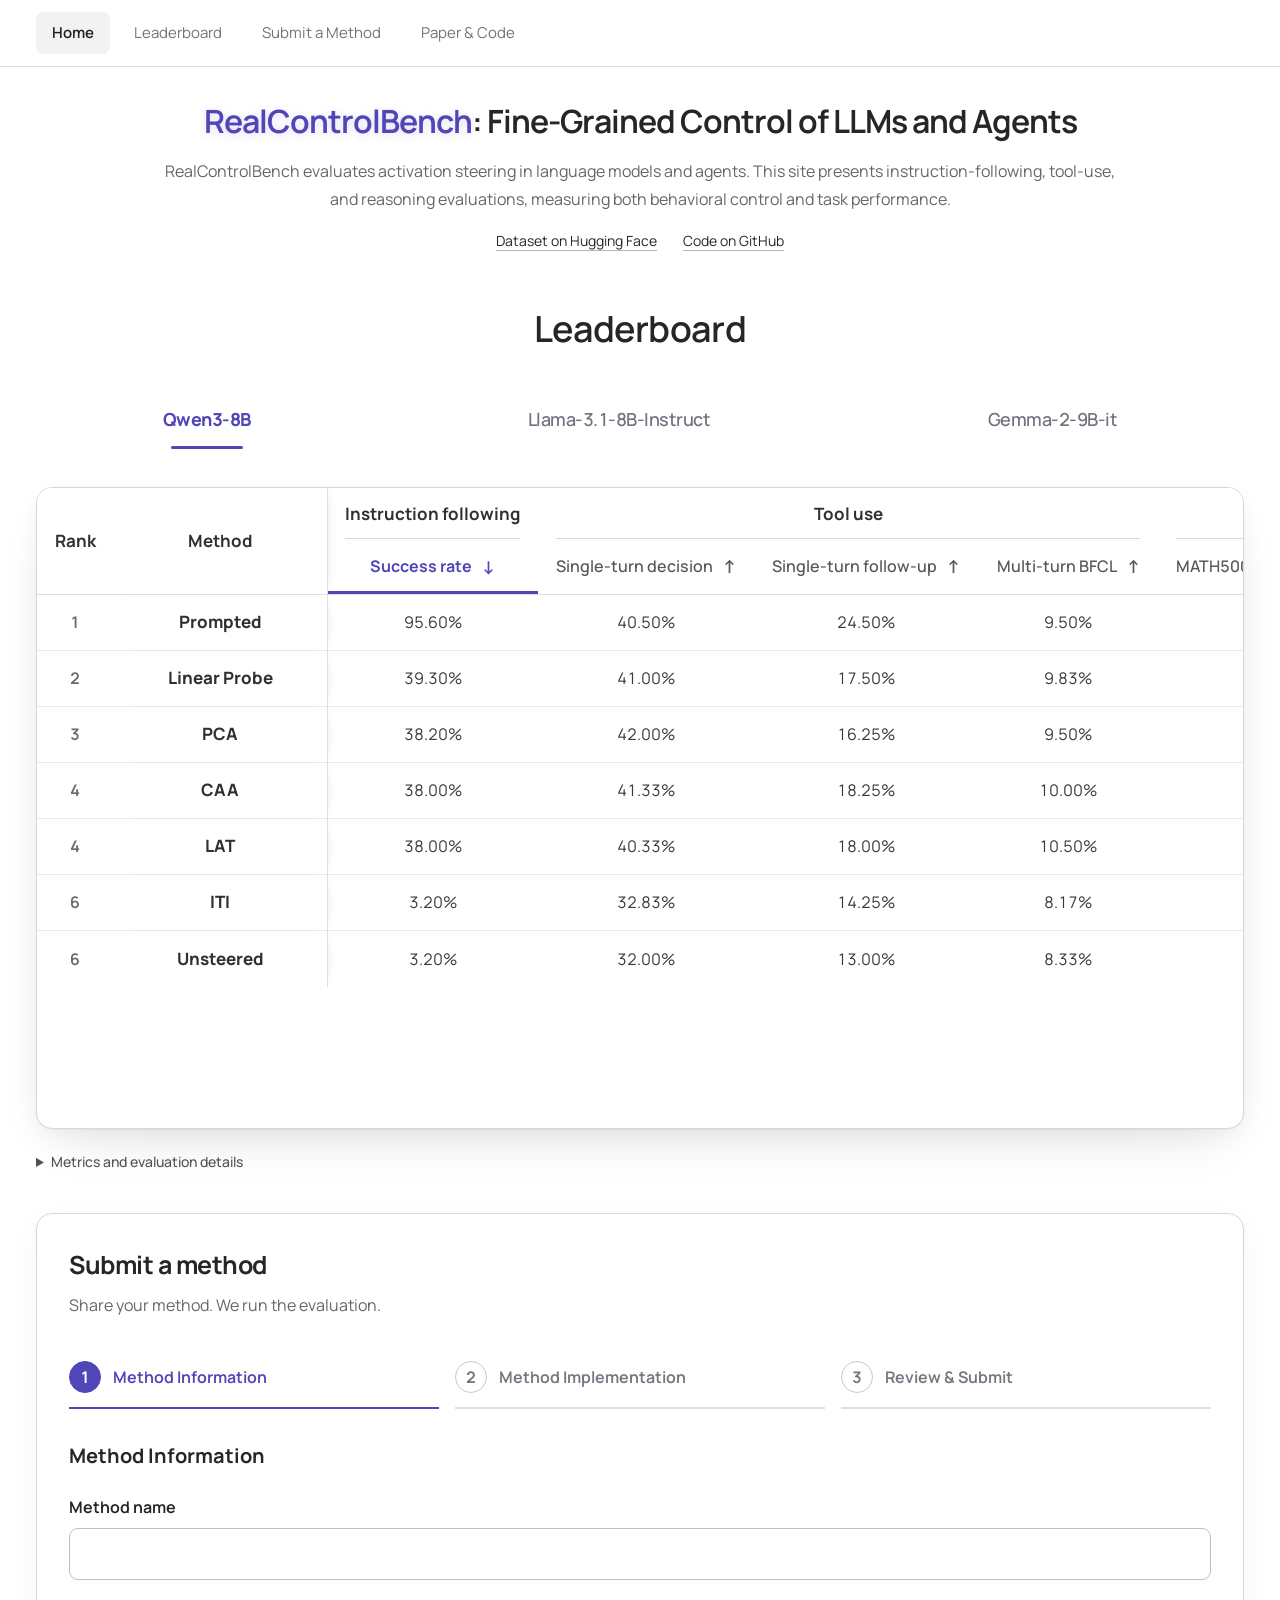
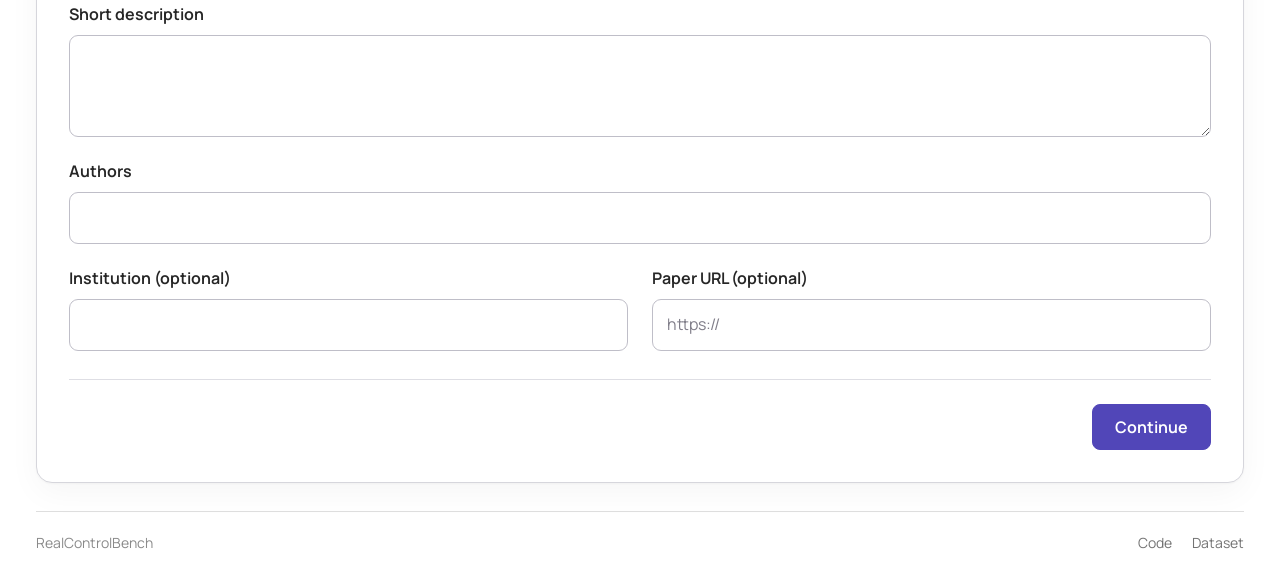
==== commit e2f9cdb6: "Update RealControlBench website" ====
--- a/index.html
+++ b/index.html
@@ -10,7 +10,7 @@
   <link rel="preload" href="assets/fonts/ManropeVariable.ttf" as="font" type="font/ttf" crossorigin>
   <link rel="stylesheet" href="styles.css?v=afa5a57dd2">
   <script defer src="results.js?v=824cde9b16"></script>
-  <script defer src="catalog.js?v=ac0cce5c7b"></script>
+  <script defer src="catalog.js?v=3170413458"></script>
   <script defer src="app.js?v=41aad651eb"></script>
   <script defer src="submission.js?v=9eccaa03ee"></script>
 </head>
@@ -20,7 +20,7 @@
   <main id="main" class="container leaderboard-main">
     <section class="project-intro" id="about" aria-labelledby="project-title">
       <h1 id="project-title"><span class="project-name">RealControlBench</span>: Fine-Grained Control of LLMs and Agents</h1>
-      <p>RealControlBench evaluates activation steering in language models and agents. This leaderboard reports instruction-following and tool-use results, measuring both behavioral control and task performance.</p>
+      <p>RealControlBench evaluates activation steering in language models and agents. This site presents instruction-following, tool-use, and reasoning evaluations, measuring both behavioral control and task performance.</p>
       <div class="project-links">
         <a href="https://huggingface.co/datasets/Mingyu111/controlbench" target="_blank" rel="noopener noreferrer">Dataset on Hugging Face</a>
         <a href="https://github.com/MingyuJ666/ControlBench" target="_blank" rel="noopener noreferrer">Code on GitHub</a>
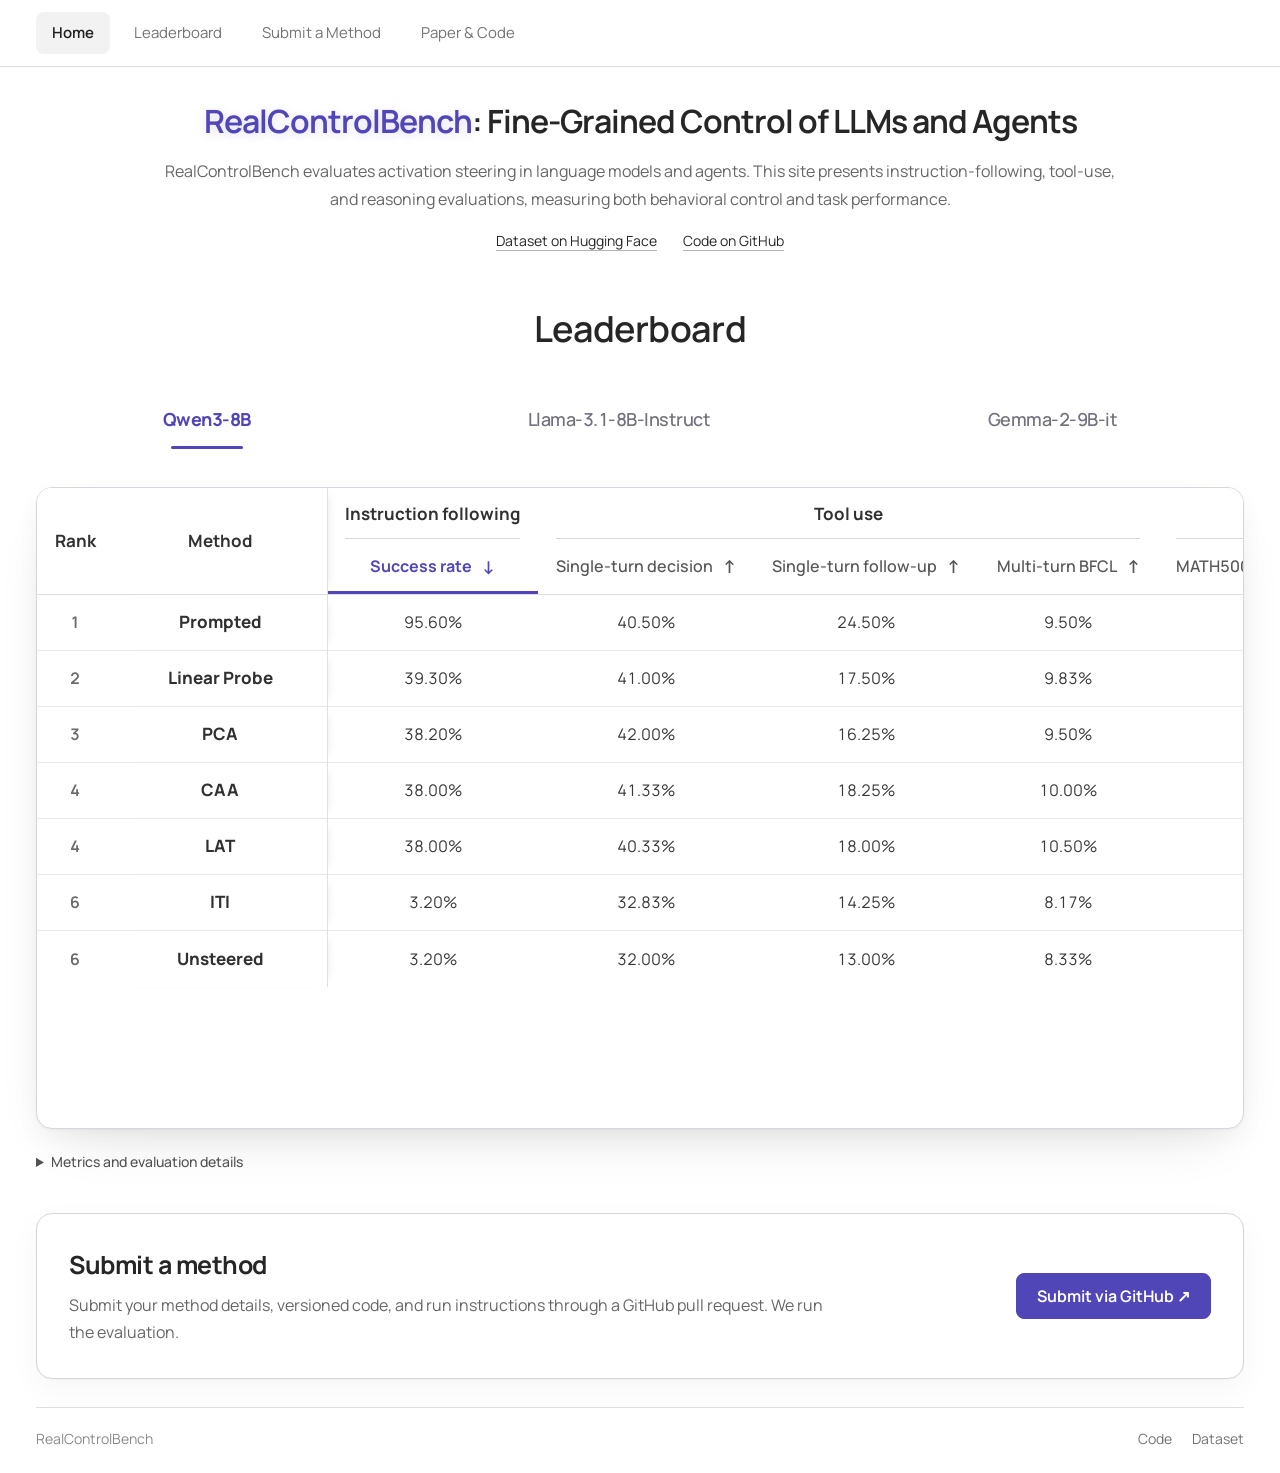
==== commit 10e51cb2: "Update RealControlBench website" ====
--- a/index.html
+++ b/index.html
@@ -8,11 +8,11 @@
   <title>RealControlBench</title>
   <link rel="icon" href="assets/mark.svg?v=79db890c1c" type="image/svg+xml">
   <link rel="preload" href="assets/fonts/ManropeVariable.ttf" as="font" type="font/ttf" crossorigin>
-  <link rel="stylesheet" href="styles.css?v=afa5a57dd2">
+  <link rel="stylesheet" href="styles.css?v=e8e4020e67">
   <script defer src="results.js?v=824cde9b16"></script>
   <script defer src="catalog.js?v=3170413458"></script>
   <script defer src="app.js?v=41aad651eb"></script>
-  <script defer src="submission.js?v=9eccaa03ee"></script>
+  <script defer src="submission.js?v=3d50cb3607"></script>
 </head>
 <body data-page="leaderboard">
   <a class="skip-link" href="#main">Skip to content</a>
@@ -37,49 +37,8 @@
     <p class="sr-only" id="sort-status" role="status" aria-live="polite"></p>
     <div class="board-notes"><details><summary>Metrics and evaluation details <span aria-hidden="true">+</span></summary><div id="metric-notes"></div><p>Compare methods within the same base model, task, and evaluation protocol. A missing result is not a zero.</p></details></div>
     <section class="submission-panel" id="submit" aria-labelledby="submission-heading">
-      <div class="submission-heading"><h2 id="submission-heading">Submit a method</h2><p>Share your method. We run the evaluation.</p></div>
-      <ol class="submission-progress" aria-label="Submission steps">
-        <li><button type="button" data-submission-step="0" aria-current="step"><span class="step-number" aria-hidden="true">1</span><span>Method Information</span></button></li>
-        <li><button type="button" data-submission-step="1" disabled><span class="step-number" aria-hidden="true">2</span><span>Method Implementation</span></button></li>
-        <li><button type="button" data-submission-step="2" disabled><span class="step-number" aria-hidden="true">3</span><span>Review &amp; Submit</span></button></li>
-      </ol>
-      <form id="submission-form" novalidate>
-        <fieldset class="submission-stage" data-stage="0" aria-labelledby="information-heading">
-          <legend class="sr-only">Method Information</legend>
-          <h3 id="information-heading" tabindex="-1">Method Information</h3>
-          <div class="submission-fields">
-            <label class="field field-wide" for="method-name">Method name<input id="method-name" name="method_name" required maxlength="120" autocomplete="off"></label>
-            <label class="field field-wide" for="method-description">Short description<textarea id="method-description" name="description" required maxlength="2000" rows="3"></textarea></label>
-            <label class="field field-wide" for="method-authors">Authors<input id="method-authors" name="authors" required maxlength="800" autocomplete="off"></label>
-            <label class="field" for="method-institution">Institution (optional)<input id="method-institution" name="institution" maxlength="300" autocomplete="organization"></label>
-            <label class="field" for="method-paper">Paper URL (optional)<input id="method-paper" name="paper_url" type="url" maxlength="2048" placeholder="https://" data-http-url></label>
-          </div>
-        </fieldset>
-        <fieldset class="submission-stage" data-stage="1" aria-labelledby="implementation-heading" hidden disabled>
-          <legend class="sr-only">Method Implementation</legend>
-          <h3 id="implementation-heading" tabindex="-1">Method Implementation</h3>
-          <div class="submission-fields">
-            <label class="field field-wide" for="implementation-type">Code source<select id="implementation-type" name="implementation_type"><option value="repository">GitHub repository</option><option value="archive">Code archive link</option></select></label>
-            <label class="field field-wide" for="implementation-url"><span id="implementation-url-label">GitHub repository URL</span><input id="implementation-url" name="implementation_url" type="url" required maxlength="2048" placeholder="https://github.com/owner/repository" data-http-url></label>
-            <label class="field field-wide" for="implementation-version">Fixed code version<input id="implementation-version" name="version" required maxlength="160" placeholder="Commit SHA, release tag, or archive checksum" autocomplete="off"></label>
-            <label class="field field-wide" for="implementation-config">Dependencies and configuration<textarea id="implementation-config" name="configuration" required maxlength="12000" rows="5" placeholder="Environment, dependencies, model and task settings, and run command"></textarea></label>
-            <label class="field field-wide" for="implementation-artifacts">Additional artifacts (optional)<textarea id="implementation-artifacts" name="artifacts" maxlength="8000" rows="3" placeholder="Links to steering vectors, checkpoints, or other required files"></textarea></label>
-          </div>
-        </fieldset>
-        <fieldset class="submission-stage" data-stage="2" aria-labelledby="review-heading" hidden disabled>
-          <legend class="sr-only">Review &amp; Submit</legend>
-          <h3 id="review-heading" tabindex="-1">Review &amp; Submit</h3>
-          <div id="submission-review" class="submission-review"></div>
-          <p class="submission-handoff" id="submission-handoff">Finish your public pull request on GitHub. Your information is kept on this page until you continue.</p>
-          <details class="submission-file"><summary>Submission file</summary><div class="submission-file-actions"><button type="button" class="button" id="copy-submission">Copy JSON</button><a class="button" id="download-submission">Download JSON</a></div><pre id="submission-json" tabindex="0"></pre><p id="submission-copy-status" role="status" aria-live="polite"></p></details>
-        </fieldset>
-        <div class="submission-controls">
-          <button type="button" class="button" id="submission-back" hidden>Back</button>
-          <button type="submit" class="button primary" id="submission-next">Continue</button>
-          <a class="button primary" id="submission-github" target="_blank" rel="noopener noreferrer" hidden>Submit on GitHub ↗</a>
-        </div>
-        <p id="submission-status" class="sr-only" role="status" aria-live="polite"></p>
-      </form>
+      <div class="submission-heading"><h2 id="submission-heading">Submit a method</h2><p>Submit your method details, versioned code, and run instructions through a GitHub pull request. We run the evaluation.</p></div>
+      <a class="button primary" id="submission-github" href="https://github.com/MingyuJ666/ControlBench/new/main" target="_blank" rel="noopener noreferrer">Submit via GitHub ↗</a>
     </section>
   </main>
   <footer id="site-footer" class="site-footer container"></footer>
--- a/styles.css
+++ b/styles.css
@@ -115,55 +115,17 @@
 #leaderboard-table .metric-sort:focus-visible{outline-offset:-4px}
 #leaderboard-table .metric-heading[aria-sort]{color:var(--accent);box-shadow:inset 0 -3px var(--accent);font-weight:700}
 #leaderboard-table .metric-sort span{font-size:18px;font-weight:700}
-.submission-panel{margin-top:32px;border:1px solid #d6d6dc;border-radius:16px;padding:32px;background:#fff;box-shadow:0 1px 2px #14121f08,0 10px 32px #14121f0a;scroll-margin-top:var(--nav-offset)}
+.submission-panel{display:flex;align-items:center;justify-content:space-between;gap:32px;margin-top:32px;border:1px solid #d6d6dc;border-radius:16px;padding:32px;background:#fff;box-shadow:0 1px 2px #14121f08,0 10px 32px #14121f0a;scroll-margin-top:var(--nav-offset)}
 .submission-heading{min-width:0}
 .submission-heading h2{font-size:25px;font-weight:700;letter-spacing:-.5px}
 .submission-heading p{max-width:760px;margin-top:8px;color:#666;font-size:16px;line-height:1.7}
-.submission-progress{display:grid;grid-template-columns:repeat(3,minmax(0,1fr));gap:16px;list-style:none;padding:0;margin:28px 0 32px}
-.submission-progress button{display:flex;align-items:center;gap:12px;width:100%;height:100%;padding:14px 0;border-bottom:2px solid #dedee4;text-align:left;font-size:16px;font-weight:650;line-height:1.5}
-.submission-progress button:disabled{opacity:1;color:#777580;cursor:default}
-.submission-progress button[aria-current]{border-color:var(--accent);color:var(--accent)}
-.step-number{display:flex;flex:0 0 32px;align-items:center;justify-content:center;height:32px;border:1px solid #c9c7d1;border-radius:50%;font-weight:700}
-[aria-current]>.step-number{border-color:var(--accent);background:var(--accent);color:#fff}
-.submission-stage{min-width:0;border:0;padding:0;margin:0}
-.submission-stage h3{font-size:20px;font-weight:700;margin-bottom:24px;scroll-margin-top:var(--nav-offset)}
-.submission-fields{display:grid;grid-template-columns:repeat(2,minmax(0,1fr));gap:22px 24px}
-.field{display:flex;flex-direction:column;gap:9px;min-width:0;font-size:16px;font-weight:650}
-.field-wide{grid-column:1/-1}
-.field input,.field textarea,.field select{width:100%;min-width:0;padding:12px 14px;border:1px solid #bfbec8;border-radius:9px;background:#fff;font-size:16px;font-weight:400;line-height:1.6}
-.field textarea{resize:vertical}
-.field input::placeholder,.field textarea::placeholder{color:#807e89;opacity:1}
-.field input:focus,.field textarea:focus,.field select:focus{outline:2px solid #5146b838;outline-offset:2px;border-color:var(--accent)}
-.submission-controls{display:flex;align-items:center;gap:16px;margin-top:28px;padding-top:24px;border-top:1px solid #dedee4}
-.submission-controls .button{font-size:16px;font-weight:650;padding:12px 22px;white-space:normal;text-align:center}
-#submission-next,#submission-github{margin-left:auto}
-.submission-review{display:grid;grid-template-columns:repeat(2,minmax(0,1fr));gap:32px}
-.review-group-heading{display:flex;align-items:center;justify-content:space-between;gap:12px;padding-bottom:14px;border-bottom:1px solid #dedee4}
-.review-group-heading h4{margin:0;font-size:17px;font-weight:700}
-.review-edit{padding:4px 0;color:var(--accent);font-size:16px;text-decoration:underline;text-underline-offset:4px}
-.submission-review dl{margin:20px 0 0}
-.submission-review dl>div+div{margin-top:20px}
-.submission-review dt{color:#666;font-size:16px}
-.submission-review dd{margin:5px 0 0;font-size:16px;font-weight:550;white-space:pre-wrap;overflow-wrap:anywhere;max-height:320px;overflow:auto}
-.submission-handoff{margin-top:28px;font-size:16px;line-height:1.7;color:#666}
-.submission-file{margin-top:18px;font-size:16px}
-.submission-file summary{width:fit-content;cursor:pointer;font-weight:600}
-.submission-file-actions{display:flex;flex-wrap:wrap;gap:12px;margin:18px 0}
-.submission-file-actions .button{font-size:16px}
-.submission-file pre{max-height:360px;overflow:auto;padding:18px;border:1px solid #dedee4;border-radius:9px;background:#fafafa;font-size:15px;line-height:1.6;white-space:pre-wrap;overflow-wrap:anywhere}
-#submission-copy-status{margin-top:12px;color:#666}
+.submission-panel>.button{flex-shrink:0;font-size:16px;font-weight:650;padding:12px 20px;white-space:normal;text-align:center}
 @media(max-width:1000px){
   .container{width:calc(100% - 40px)}
   .project-intro h1{font-size:29px}
 }
 @media(max-width:600px){
-  .submission-panel{padding:20px;border-radius:13px}
-  .submission-progress{grid-template-columns:1fr;gap:4px;margin:22px 0 26px}
-  .submission-progress button{padding:10px 0}
-  .submission-fields,.submission-review{grid-template-columns:1fr;gap:22px}
-  .submission-stage h3{margin-bottom:20px}
-  .submission-controls{gap:12px}
-  .submission-controls .button{padding:12px 16px}
+  .submission-panel{align-items:stretch;flex-direction:column;gap:20px;padding:20px;border-radius:13px}
 
   :root{--nav-offset:128px}
   .header-inner{padding:10px 0}
